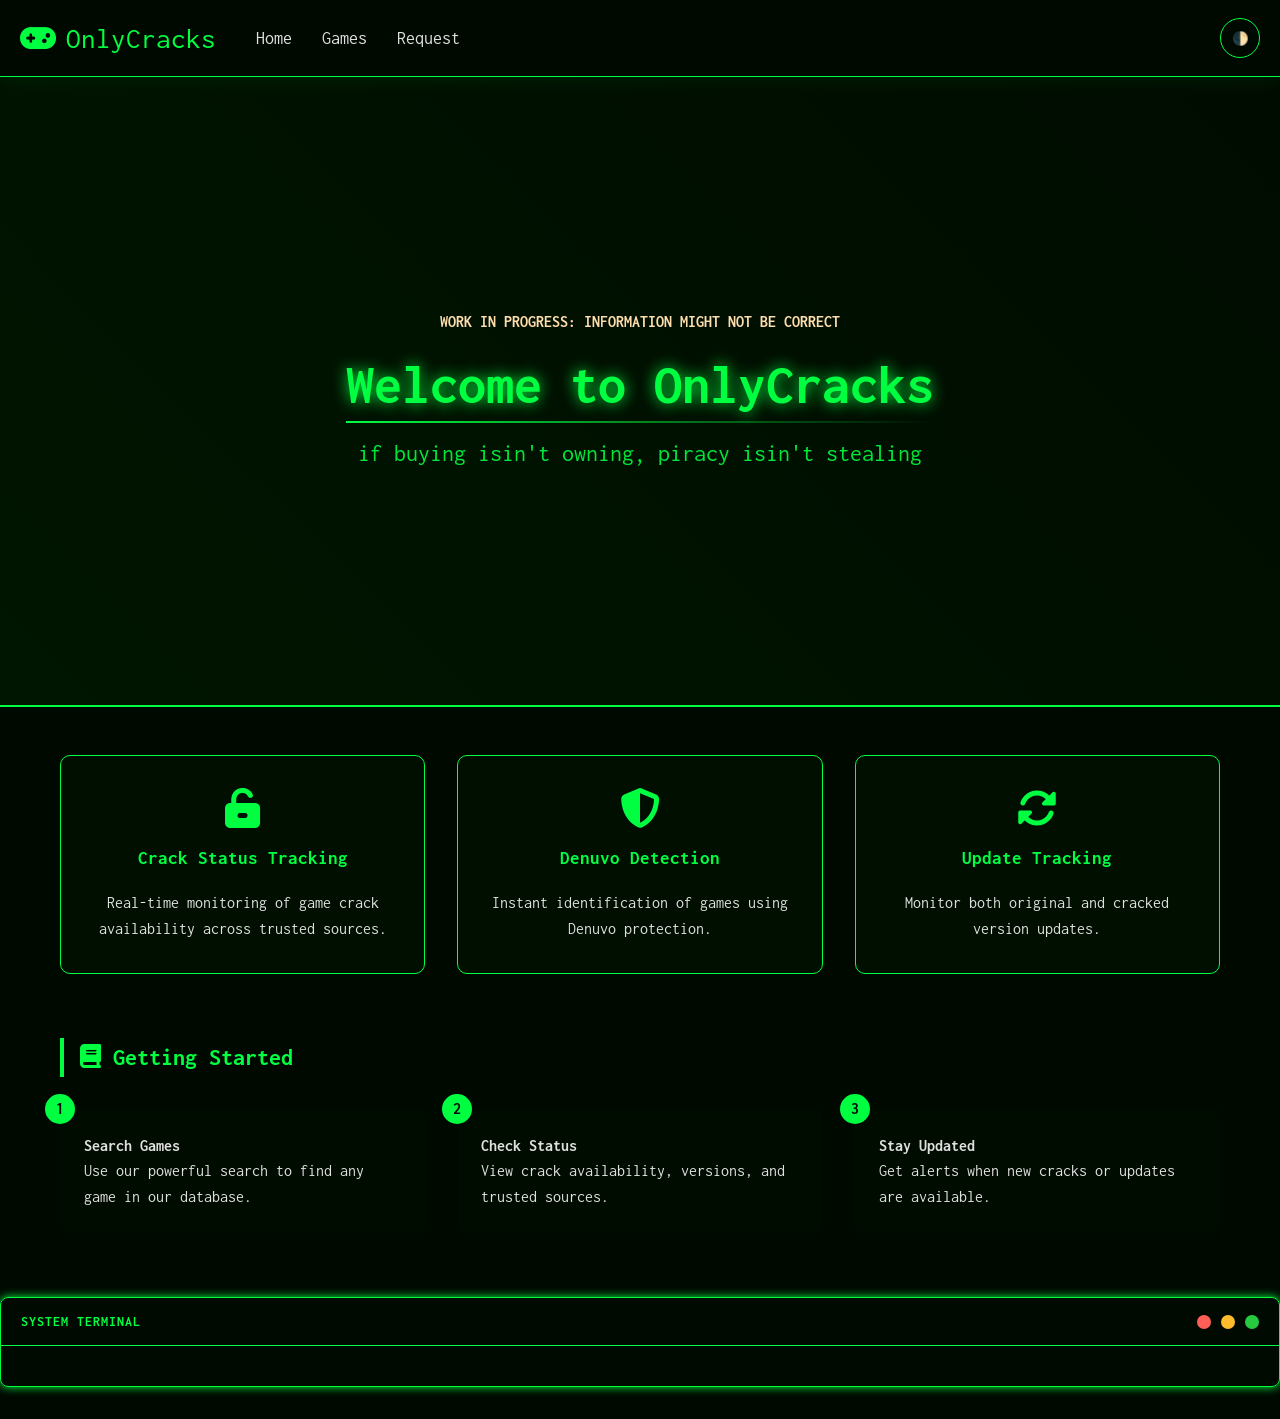
==== index.html @ 297278c4 "Add files via upload" ====
<!DOCTYPE html>
<html lang="en" data-theme="default">
<head>
    <meta charset="UTF-8">
    <meta name="viewport" content="width=device-width, initial-scale=1.0">
    <title>OnlyCracks</title>
    <link rel="stylesheet" href="css/style.css">
    <link rel="stylesheet" href="css/matrix-rain.css">
    <link href="https://fonts.googleapis.com/css2?family=Inconsolata:wght@400;700&display=swap" rel="stylesheet">
    <link rel="stylesheet" href="https://cdnjs.cloudflare.com/ajax/libs/font-awesome/6.4.0/css/all.min.css">
    <link rel="icon" href="data:image/svg+xml,<svg xmlns=%22http://www.w3.org/2000/svg%22 viewBox=%220 0 100 100%22><text y=%22.9em%22 font-size=%2290%22>🎮</text></svg>">
</head>
<body>
    <div id="matrix-loader">
        <canvas id="matrix-canvas"></canvas>
        <div class="loader-content">
            <div class="matrix-text glitch" data-text="CRACKHUB SYSTEM INITIALIZING">ONLYCRACKS SYSTEM INITIALIZING</div>
            <div class="progress-container">
                <div class="progress-bar" id="load-progress"></div>
            </div>
            <div id="load-percent">0%</div>
            <div id="load-status">Initializing core modules...</div>
        </div>
    </div>

    <header>
        <nav>
            <a href="#home" class="logo" id="home-link">
                <i class="fas fa-gamepad"></i> OnlyCracks
            </a>
            <div class="nav-links">
                <a href="index.html" class="nav-item">Home</a>
                <a href="#games" class="nav-item" id="games-link">Games</a> <!-- This link will be dynamically handled by router.js -->
                <a href="requests.html" class="nav-item">Request</a>
            </div>
            <button id="theme-toggle">🌓</button>
        </nav>
    </header>

    <main id="page-container">
        <!-- Home Page -->
        <section id="home-page" class="page active">
            <div class="hero">
                <div class="hero-content">
                    <h4 style="color: navajowhite; font-weight: bold;">WORK IN PROGRESS: INFORMATION MIGHT NOT BE CORRECT</h4>
                    <h1 class="neon-title">Welcome to OnlyCracks</h1>
                    <p class="hero-subtitle">Your Ultimate Game Tracking Solution</p>
                </div>
            </div>

            <div class="features-container">
                <div class="feature-card">
                    <i class="fas fa-unlock-alt"></i>
                    <h3>Crack Status Tracking</h3>
                    <p>Real-time monitoring of game crack availability across trusted sources.</p>
                </div>
                <div class="feature-card">
                    <i class="fas fa-shield-alt"></i>
                    <h3>Denuvo Detection</h3>
                    <p>Instant identification of games using Denuvo protection.</p>
                </div>
                <div class="feature-card">
                    <i class="fas fa-sync-alt"></i>
                    <h3>Update Tracking</h3>
                    <p>Monitor both original and cracked version updates.</p>
                </div>
            </div>

            <div class="guide-section">
                <h2><i class="fas fa-book"></i> Getting Started</h2>
                <div class="guide-steps">
                    <div class="step">
                        <div class="step-number">1</div>
                        <h4>Search Games</h4>
                        <p>Use our powerful search to find any game in our database.</p>
                    </div>
                    <div class="step">
                        <div class="step-number">2</div>
                        <h4>Check Status</h4>
                        <p>View crack availability, versions, and trusted sources.</p>
                    </div>
                    <div class="step">
                        <div class="step-number">3</div>
                        <h4>Stay Updated</h4>
                        <p>Get alerts when new cracks or updates are available.</p>
                    </div>
                </div>
            </div>
        </section>

        <!-- Dynamically Loaded Games Page -->
        <section id="games-page" class="page">
            <div class="container">
                <div class="search-container">
                    <input type="text" id="search" placeholder="SEARCH GAMES..." autocomplete="off">
                    <i class="fas fa-search"></i>
                </div>
                <div class="controls">
                    <div class="filters">
                        <button class="filter-btn active" data-filter="all"><i class="fas fa-gamepad"></i> ALL</button>
                        <button class="filter-btn" data-filter="cracked"><i class="fas fa-unlock"></i> CRACKED</button>
                        <button class="filter-btn" data-filter="uncracked"><i class="fas fa-lock"></i> UNCRACKED</button>
                        <button class="filter-btn" data-filter="denuvo"><i class="fas fa-shield-alt"></i> DENUVO</button>
                        <button class="filter-btn" data-filter="repack"><i class="fas fa-archive"></i> REPACKS</button>
                    </div>
                    <select id="sort" class="sort-select">
                        <option value="name">A-Z</option>
                        <option value="newest">NEWEST</option>
                        <option value="oldest">OLDEST</option>
                    </select>
                </div>
                <div id="game-list" class="game-grid"></div>
                <div class="pagination">
                    <button id="prev-page" class="neon-btn"><i class="fas fa-chevron-left"></i></button>
                    <div id="page-info" class="neon-text">PAGE 1/1</div>
                    <button id="next-page" class="neon-btn"><i class="fas fa-chevron-right"></i></button>
                </div>
            </div>
        </section>
    </main>

    <!-- Terminal Window -->
    <div class="terminal-window glitch-box">
        <div class="terminal-header">
            <div class="terminal-title">SYSTEM TERMINAL</div>
            <div class="terminal-controls">
                <span class="control red"></span>
                <span class="control yellow"></span>
                <span class="control green"></span>
            </div>
        </div>
        <div class="terminal-body" id="systemLog"></div>
    </div>

    <!-- Game Modal -->
    <div id="game-modal" class="modal">
        <div class="modal-content">
            <span class="close-modal">&times;</span>
            <div class="modal-header">
                <h2 id="modal-title" class="neon-title"></h2>
                <div class="modal-status">
                    <span id="modal-crack-status" class="status-badge"></span>
                    <span id="modal-denuvo" class="status-badge denuvo"><i class="fas fa-shield-alt"></i> DENUVO</span>
                </div>
            </div>
            <div class="modal-body">
                <div class="modal-image-container scanlines">
                    <img id="modal-image" src="" alt="Game Image" class="pixelate">
                </div>
                <div class="modal-details">
                    <div class="detail-row">
                        <label><i class="fas fa-info-circle"></i> Description</label>
                        <p id="modal-description"></p>
                    </div>
                    <div class="detail-row">
                        <label><i class="fas fa-users"></i> Repackers</label>
                        <div id="modal-repackers"></div>
                    </div>
                    <div class="detail-row">
                        <label><i class="fas fa-globe"></i> Official Sources</label>
                        <div id="modal-sources"></div>
                    </div>
                    <div class="detail-row">
                        <label><i class="fas fa-link"></i> More Info</label>
                        <div id="modal-links"></div>
                    </div>
                </div>
            </div>
        </div>
    </div>

    <script src="js/animations.js"></script>
    <script src="js/APIService.js"></script>
    <script src="js/GameManager.js"></script>
    <script src="js/Terminal.js"></script>
    <script src="js/UIManager.js"></script>
    <script src="js/router.js"></script>
    <script src="js/main.js"></script>
    <noscript>Please enable JavaScript to view the <a href="https://disqus.com/?ref_noscript">comments powered by Disqus.</a></noscript>
</body>
</html>
---- css/style.css ----
:root {
    --matrix-green: #00ff41;
    --matrix-dark: #001a00;
    --matrix-darker: #000900;
    --text-light: #e0e0e0;
    --cracked: #00ff41;
    --uncracked: #ff3333;
    --denuvo: #ffcc00;
    --repack: #00a8ff;
    --modal-bg: rgba(0, 10, 0, 0.95);
    --neon-glow: 0 0 10px var(--matrix-green);
    --anticipated: #9c27b0;
    scrollbar-width: thin;
    scrollbar-color: transparent transparent;



}

[data-theme="light"] {
    --matrix-green: #007a29;
    --matrix-dark: #f0f0f0;
    --matrix-darker: #e0e0e0;
    --text-light: #333;
    --text-dark: #f0f0f0;
    --modal-bg: rgba(240, 240, 240, 0.95);
    --card-bg: rgba(200, 255, 200, 0.2);
    --header-bg: rgba(200, 255, 200, 0.5);
    --terminal-bg: rgba(200, 255, 200, 0.3);
    scrollbar-width: thin;
    scrollbar-color: var(--matrix-green) var(--matrix-dark);


}
[data-theme="purple"] {
    --matrix-green: #9c27b0;
    --matrix-dark: #1a051f;
    --matrix-darker: #0d0112;
    --text-light: #f0e6f3;
    --cracked: #9c27b0;
    --denuvo: #ff9800;
    --repack: #673ab7;
    --modal-bg: rgba(26, 5, 31, 0.95);
    --neon-glow: 0 0 10px #9c27b0;
    scrollbar-width: thin;
    scrollbar-color: #9c27b0
}

/* ========== BASE STYLES ========== */
*, *::before, *::after {
    box-sizing: border-box;
    margin: 0;
    padding: 0;
}

html {
    -webkit-font-smoothing: antialiased; /* Standard property */
    -moz-osx-font-smoothing: grayscale; /* Remove this line */
    scrollbar-width: thin;
    scroll-behavior: smooth;
    
}

body {
    background: var(--matrix-darker);
    color: var(--text-light);
    font-family: 'Inconsolata', monospace;
    line-height: 1.6;
    overflow-x: hidden;
    transition: background 0.3s ease, color 0.3s ease;
    
}

/* ========== LAYOUT ========== */
.container {
    max-width: 1400px;
    margin: 0 auto;
    padding: 20px;
    opacity: 0;
    transition: opacity 0.5s;
}

.container.visible {
    opacity: 1;
}

/* ========== HEADER ========== */
header {
    position: sticky;
    top: 0;
    z-index: 1000;
    background: var(--matrix-darker);
    border-bottom: 1px solid var(--matrix-green);
    box-shadow: 0 0 20px rgba(0, 255, 65, 0.1);
}

nav {
    display: flex;
    justify-content: space-between;
    align-items: center;
    max-width: 1400px;
    margin: 0 auto;
    padding: 15px 20px;
}

.logo {
    color: var(--matrix-green) !important;
    font-size: 1.8rem;
    text-decoration: none;
    display: flex;
    align-items: center;
    gap: 10px;
    transition: all 0.3s ease;
}

.logo:hover {
    text-shadow: 0 0 15px var(--matrix-green);
}

.nav-links {
    display: flex;
    gap: 30px;
    margin-right: auto;
    margin-left: 40px;
}

.nav-links a {
    color: var(--text-light);
    text-decoration: none;
    font-size: 1.1rem;
    position: relative;
    padding: 5px 0;
}

.nav-links a::after {
    content: '';
    position: absolute;
    bottom: -2px;
    left: 0;
    width: 0;
    height: 2px;
    background: var(--matrix-green);
    transition: width 0.3s ease;
}

.nav-links a:hover::after {
    width: 100%;
}

#theme-toggle {
    background: transparent;
    border: 1px solid var(--matrix-green);
    color: var(--matrix-green);
    width: 40px;
    height: 40px;
    border-radius: 50%;
    cursor: pointer;
    margin-left: 20px;
    transition: all 0.3s ease;
}

#theme-toggle:hover {
    background: var(--matrix-green);
    color: var(--matrix-darker);
    transform: rotate(180deg);
}

.header-top {
    display: flex;
    justify-content: space-between;
    align-items: center;
    margin-bottom: 20px;
}

h1 {
    color: var(--matrix-green);
    font-size: 2.5rem;
    margin: 1rem 0 2rem;
    line-height: 1.2;
    display: flex;
    align-items: center;
    gap: 10px;
    position: relative;
}

h1::after {
    content: '';
    position: absolute;
    bottom: -5px;
    left: 0;
    width: 100%;
    height: 2px;
    background: linear-gradient(90deg, var(--matrix-green) 0%, transparent 100%);
}

.header-controls {
    display: flex;
    gap: 15px;
    align-items: center;
}

.header-controls button {
    background: none;
    border: none;
    color: var(--matrix-green);
    font-size: 1.2rem;
    cursor: pointer;
    position: relative;
    padding: 5px;
    transition: opacity 0.2s;
}

.header-controls button:hover {
    opacity: 0.8;
}

#watchlist-count {
    position: absolute;
    top: -5px;
    right: -5px;
    background: var(--matrix-green);
    color: var(--text-dark);
    border-radius: 50%;
    width: 18px;
    height: 18px;
    font-size: 0.7rem;
    display: flex;
    align-items: center;
    justify-content: center;
    font-weight: bold;
    box-shadow: 0 0 5px var(--matrix-green);
}

/* ========== SEARCH ========== */
.search-container {
    position: relative;
    top: 0px;
    max-width: 700px;
    margin: 0 auto 1rem;
}

#search {
    width: 100%;
    padding: 15px 25px 15px 50px;
    background: rgba(0, 20, 0, 0.5);
    border: 1px solid var(--matrix-green);
    color: var(--matrix-green);
    font-family: inherit;
    font-size: 1.1rem;
    caret-color: var(--matrix-green);
    border-radius: 30px;
    transition: all 0.3s;
    backdrop-filter: blur(5px);
}

#search:focus {
    outline: none;
    box-shadow: 0 0 15px var(--matrix-green);
    background: rgba(0, 30, 0, 0.7);
}

.search-container i {
    position: absolute;
    left: 20px;
    top: 50%;
    transform: translateY(-50%);
    color: var(--matrix-green);
    font-size: 1.2rem;
    pointer-events: none;
}

#search-suggestions {
    position: absolute;
    top: calc(100% + 5px);
    left: 0;
    width: 100%;
    background: var(--modal-bg);
    border: 1px solid var(--matrix-green);
    border-radius: 0 0 10px 10px;
    max-height: 300px;
    overflow-y: auto;
    z-index: 100;
    padding: 10px 0;
    display: none;
    backdrop-filter: blur(5px);
}

#search-suggestions.visible {
    display: block;
    animation: fadeIn 0.2s ease-out;
}

.suggestion-item {
    padding: 12px 20px;
    cursor: pointer;
    transition: all 0.2s;
    font-size: 0.95rem;
}

.suggestion-item:hover {
    background: rgba(0, 255, 65, 0.1);
}

/* ========== CONTROLS ========== */
.controls {
    display: flex;
    justify-content: space-between;
    align-items: center;
    margin-bottom: 20px;
    flex-wrap: wrap;
    gap: 20px;
}

.filters {
    display: flex;
    gap: 15px;
    flex-wrap: wrap;
}

.filter-group {
    display: flex;
    gap: 10px;
    flex-wrap: wrap;
}

.filter-btn {
    padding: 10px 20px;
    background: rgba(0, 30, 0, 0.3);
    border: 1px solid var(--matrix-green);
    color: var(--text-light);
    cursor: pointer;
    transition: all 0.2s;
    font-family: inherit;
    font-size: 0.9rem;
    border-radius: 5px;
    display: flex;
    align-items: center;
    gap: 8px;
    position: relative;
    overflow: hidden;
}

.filter-btn::before {
    content: '';
    position: absolute;
    top: 0;
    left: -100%;
    width: 100%;
    height: 100%;
    background: linear-gradient(
        90deg,
        transparent,
        rgba(0, 255, 65, 0.1),
        transparent
    );
    transition: 0.5s;
}

.filter-btn:hover::before {
    left: 100%;
}

.filter-btn.active {
    background: var(--matrix-green);
    color: var(--text-dark);
    font-weight: bold;
    border-color: transparent;
}

.filter-btn[data-filter="denuvo"].active {
    background: var(--denuvo);
}

.filter-btn[data-filter="repack"].active {
    background: var(--repack);
}

.filter-btn[data-filter="anticipated"].active {
    background: var(--anticipated);
}

.sort-controls {
    display: flex;
    gap: 15px;
    align-items: center;
}

.sort-select, 
.view-select {
    padding: 10px 15px;
    background: rgba(0, 30, 0, 0.3);
    border: 1px solid var(--matrix-green);
    color: var(--text-light);
    font-family: inherit;
    min-width: 180px;
    border-radius: 5px;
    cursor: pointer;
    appearance: none;
    background-image: url("data:image/svg+xml;charset=UTF-8,%3csvg xmlns='http://www.w3.org/2000/svg' viewBox='0 0 24 24' fill='%2300ff41'%3e%3cpath d='M7 10l5 5 5-5z'/%3e%3c/svg%3e");
    background-repeat: no-repeat;
    background-position: right 10px center;
    background-size: 12px;
}

.sort-select:focus, 
.view-select:focus {
    outline: none;
    box-shadow: 0 0 10px var(--matrix-green);
}

/* ========== STATUS BAR ========== */
.status-bar {
    display: flex;
    justify-content: space-between;
    margin-bottom: 20px;
    font-size: 0.9rem;
    color: var(--matrix-green);
    padding: 0 10px;
    background: rgba(0, 20, 0, 0.3);
    border-radius: 5px;
    border: 1px solid var(--matrix-green);
}

/* ========== GAME GRID ========== */
.game-grid {
    display: grid;
    grid-template-columns: repeat(auto-fill, minmax(300px, 1fr));
    gap: 2rem;
    margin: 50px;
    opacity: 0;
    transform: translateY(20px);
    transition: all 0.5s ease-out;
}

.game-grid.visible {
    opacity: 1;
    transform: translateY(0);
}

.game-card {
    background: var(--card-bg);
    border: 1px solid var(--matrix-green);
    border-radius: 8px;
    overflow: hidden;
    transition: all 0.3s cubic-bezier(0.4, 0, 0.2, 1);
    cursor: pointer;
    position: relative;
    isolation: isolate;
}

.game-card:hover {
    transform: translateY(-5px);
    box-shadow: 0 10px 20px rgba(0, 255, 65, 0.2);
    border-color: var(--matrix-green);
}

.game-card::before {
    content: '';
    position: absolute;
    inset: 0;
    background: linear-gradient(
        180deg,
        transparent 60%,
        rgba(0, 0, 0, 0.9) 90%
    );
    z-index: 1;
}

/* ========== GAME IMAGE ========== */
.game-image-container {
    height: 180px;
    width: 100%;
    position: relative;
    overflow: hidden;
    background: #002000;
}

.game-image {
    width: 100%;
    height: 100%;
    object-fit: cover;
    transition: transform 0.5s;
    position: relative;
    z-index: 1;
}

.game-card:hover .game-image {
    transform: scale(1.05);
}

/* ========== BADGES ========== */
.status-badge {
    padding: 0.5rem 1rem;
    border-radius: 20px;
    font-size: 0.9rem;
    font-weight: bold;
    text-transform: uppercase;
    letter-spacing: 1px;
    display: flex;
    align-items: center;
    gap: 0.5rem;
    border: 1px solid currentColor;
}

.status-badge.cracked {
    background: rgba(0, 255, 65, 0.15);
    color: var(--cracked);
    border-color: var(--cracked);
}

.status-badge.uncracked {
    background: rgba(255, 51, 51, 0.15);
    color: var(--uncracked);
    border-color: var(--uncracked);
}

.repack-badge {
    background: rgba(0, 168, 255, 0.15);
    color: var(--repack);
    border: 1px solid var(--repack);
    padding: 0.5rem 1rem;
    border-radius: 20px;
    font-size: 0.9rem;
    font-weight: bold;
    text-transform: uppercase;
    letter-spacing: 1px;
    display: flex;
    align-items: center;
    gap: 0.5rem;
    backdrop-filter: blur(2px);
}

/* ========== GAME DETAILS ========== */
.game-details {
    padding: 15px;
    position: relative;
    z-index: 2;
}

.game-details h3 {
    margin: 0 0 10px;
    color: var(--matrix-green);
    white-space: nowrap;
    overflow: hidden;
    text-overflow: ellipsis;
    font-size: 1.1rem;
}

.game-meta {
    display: flex;
    flex-wrap: wrap;
    gap: 10px;
    font-size: 0.9rem;
}

.game-meta span {
    display: flex;
    align-items: center;
    gap: 5px;
}

.version-mismatch {
    color: var(--uncracked);
    font-weight: bold;
}

/* ========== LIST VIEW ========== */
.game-list.list-view .game-card {
    display: flex;
    height: 120px;
}

.game-list.list-view .game-image-container {
    width: 200px;
    height: 100%;
    flex-shrink: 0;
}

.game-list.list-view .game-details {
    flex-grow: 1;
    display: flex;
    flex-direction: column;
    justify-content: space-between;
}

.game-list.list-view .game-meta {
    justify-content: space-between;
}

/* ========== SKELETON LOADING ========== */
.skeleton-loader {
    display: grid;
    grid-template-columns: repeat(auto-fill, minmax(300px, 1fr));
    gap: 25px;
    margin-bottom: 30px;
}

.game-card-skeleton {
    background: var(--skeleton-bg);
    border: 1px solid var(--matrix-green);
    border-radius: 8px;
    height: 250px;
    position: relative;
    overflow: hidden;
}

.game-card-skeleton::after {
    content: '';
    position: absolute;
    top: 0;
    left: 0;
    right: 0;
    bottom: 0;
    background: linear-gradient(
        90deg, 
        transparent, 
        rgba(0, 255, 65, 0.1), 
        transparent
    );
    animation: shimmer 1.5s infinite;
}

@keyframes shimmer {
    0% { transform: translateX(-100%); }
    100% { transform: translateX(100%); }
}

/* ========== PAGINATION ========== */
.pagination {
    display: flex;
    justify-content: center;
    align-items: center;
    gap: 15px;
    margin: 40px 0;
}

.pagination button {
    background: rgba(0, 30, 0, 0.3);
    border: 1px solid var(--matrix-green);
    color: var(--text-light);
    width: 40px;
    height: 40px;
    border-radius: 50%;
    cursor: pointer;
    transition: all 0.2s;
    display: flex;
    align-items: center;
    justify-content: center;
    position: relative;
    overflow: hidden;
}

.pagination button::before {
    content: '';
    position: absolute;
    top: 0;
    left: -100%;
    width: 100%;
    height: 100%;
    background: linear-gradient(
        90deg,
        transparent,
        rgba(0, 255, 65, 0.1),
        transparent
    );
    transition: 0.5s;
}

.pagination button:hover::before {
    left: 100%;
}

.pagination button:hover {
    background: var(--matrix-green);
    color: var(--text-dark);
}

.pagination button:disabled {
    opacity: 0.5;
    cursor: not-allowed;
    background: rgba(0, 30, 0, 0.1);
}

#page-info {
    min-width: 100px;
    text-align: center;
    font-size: 0.9rem;
    color: var(--matrix-green);
    padding: 8px 15px;
    border-radius: 20px;
    background: rgba(0, 20, 0, 0.3);
    border: 1px solid var(--matrix-green);
}
#page-container {
    display: block !important;
    opacity: 1 !important;
}


/* ========== TERMINAL ========== */
.terminal-window {
    background: rgba(0, 10, 0, 0.8);
    border: 1px solid var(--matrix-green);
    box-shadow: var(--neon-glow);
    border-radius: 8px;
    margin: 2rem 0;
    overflow: hidden;
}

.terminal-header {
    background: var(--header-bg);
    padding: 12px 20px;
    display: flex;
    justify-content: space-between;
    align-items: center;
    border-bottom: 1px solid var(--matrix-green);
}

.terminal-title {
    color: var(--matrix-green);
    font-weight: bold;
    text-transform: uppercase;
    letter-spacing: 1px;
    font-size: 0.9rem;
}

.terminal-controls {
    display: flex;
    gap: 10px;
}

.control {
    width: 14px;
    height: 14px;
    border-radius: 50%;
    border: 1px solid transparent;
    transition: all 0.2s;
}

.control.red { background: #ff5f56; }
.control.yellow { background: #ffbd2e; }
.control.green { background: #27c93f; }

.terminal-body {
    padding: 20px;
    font-family: 'Inconsolata', monospace;
    font-size: 0.95rem;
    line-height: 1.5;
    max-height: 300px;
    overflow-y: auto;
}

.log-entry {
    padding: 8px 0;
    border-bottom: 1px dashed rgba(0, 255, 0, 0.1);
    animation: typing 0.5s steps(40) forwards;
    white-space: pre-wrap;
}

@keyframes typing {
    from { width: 0; }
    to { width: 100%; }
}

.log-entry.error {
    color: var(--uncracked);
}

.log-entry.warning {
    color: var(--denuvo);
}

.log-entry.success {
    color: var(--cracked);
}

.terminal-input {
    display: flex;
    align-items: center;
    padding: 10px 15px;
    border-top: 1px solid var(--matrix-green);
    background: rgba(0, 20, 0, 0.3);
}

.prompt {
    color: var(--matrix-green);
    margin-right: 10px;
}

#terminal-command {
    flex-grow: 1;
    background: transparent;
    border: none;
    color: var(--matrix-green);
    font-family: inherit;
    caret-color: var(--matrix-green);
    outline: none;
    padding: 5px;
}

/* ========== MODAL BASE ========== */
.modal {
    display: none;
    position: fixed;
    top: 0;
    left: 0;
    width: 100%;
    height: 100%;
    background: rgba(0, 0, 0, 0.9);
    z-index: 2000;
    overflow-y: auto;
    padding: 20px;
    backdrop-filter: blur(5px);
    justify-content: center;
    align-items: flex-start; /* Changed from default to start at top */
}

.modal-content {
    background: var(--modal-bg);
    border: 2px solid var(--matrix-green);
    border-radius: 12px;
    box-shadow: 0 0 40px rgba(0, 255, 65, 0.4);
    padding: 2rem;
    position: relative;
    max-width: 800px;
    width: 95%;
    margin: 2rem auto;
}


/* Add this to ensure only one modal exists at a time */
.modal.active {
    display: flex;
}

@keyframes modalFadeIn {
    from { 
        opacity: 0; 
        transform: translateY(20px); 
    }
    to { 
        opacity: 1; 
        transform: translateY(0); 
    }
}

/* Move the close button */
.close-modal {
    position: absolute;
    top: 10px; /* Adjust the vertical position */
    right: 10px; /* Adjust the horizontal position */
    background: rgba(255, 255, 255, 0.1);
    border: 1px solid var(--matrix-green);
    color: var(--matrix-green);
    width: 40px;
    height: 40px;
    border-radius: 50%;
    display: flex;
    align-items: center;
    justify-content: center;
    transition: all 0.3s ease;
    cursor: pointer;
}

.close-modal:hover {
    background: var(--matrix-green);
    color: var(--matrix-darker);
    transform: rotate(90deg);
}

.modal-header {
    display: flex;
    justify-content: space-between;
    align-items: flex-start;
    margin-bottom: 1.5rem;
    padding-bottom: 1.5rem;
    border-bottom: 1px solid rgba(0, 255, 65, 0.3);
}

.modal-header h2 {
    color: var(--matrix-green);
    font-size: 2rem;
    margin: 0;
    max-width: 70%;
    line-height: 1.3;
    text-shadow: var(--neon-glow);
}

.modal-status {
    display: flex;
    gap: 1rem;
    align-items: center;
    flex-wrap: wrap;
    justify-content: flex-end;
}

.watchlist-btn {
    background: rgba(0, 255, 65, 0.1);
    border: 1px solid var(--matrix-green);
    color: var(--matrix-green);
    padding: 8px 15px;
    border-radius: 5px;
    cursor: pointer;
    display: flex;
    align-items: center;
    gap: 8px;
    font-family: inherit;
    transition: all 0.2s;
    position: relative;
    overflow: hidden;
}

.watchlist-btn::before {
    content: '';
    position: absolute;
    top: 0;
    left: -100%;
    width: 100%;
    height: 100%;
    background: linear-gradient(
        90deg,
        transparent,
        rgba(0, 255, 65, 0.1),
        transparent
    );
    transition: 0.5s;
}

.watchlist-btn:hover::before {
    left: 100%;
}

.watchlist-btn.added {
    background: var(--matrix-green);
    color: var(--text-dark);
    border-color: transparent;
}

.modal-body {
    display: flex;
    flex-direction: column;
    padding: 20px 0;
}

.modal-media {
    position: relative;
    margin: 2rem 0;
    border-radius: 8px;
    overflow: hidden;
    border: 1px solid rgba(0, 255, 65, 0.3);
    box-shadow: var(--neon-glow);
}

.main-image-container {
    position: relative;
    height: 400px;
    background: var(--matrix-darker);
}

.main-image-container img {
    width: 100%;
    height: 100%;
    object-fit: contain;
    padding: 1rem;
}

.screenshots-container {
    display: flex;
    gap: 10px;
    padding: 15px;
    overflow-x: auto;
    background: rgba(0, 10, 0, 0.5);
    border-radius: 8px;
    margin-top: 15px;
}

.screenshot-thumb {
    width: 120px;
    height: 80px;
    object-fit: cover;
    cursor: pointer;
    border: 1px solid var(--matrix-green);
    transition: transform 0.2s;
    border-radius: 4px;
    flex-shrink: 0;
}

.screenshot-thumb:hover {
    transform: scale(1.05);
}

.modal-tabs {
    display: flex;
    border-bottom: 1px solid var(--matrix-green);
    background: rgba(0, 20, 0, 0.3);
    margin-bottom: 20px;
}

.tab-btn {
    padding: 15px 25px;
    background: none;
    border: none;
    color: var(--text-light);
    font-family: inherit;
    cursor: pointer;
    position: relative;
    transition: all 0.2s;
    overflow: hidden;
}

.tab-btn::before {
    content: '';
    position: absolute;
    bottom: 0;
    left: 0;
    width: 100%;
    height: 3px;
    background: var(--matrix-green);
    transform: scaleX(0);
    transition: transform 0.2s;
}

.tab-btn.active {
    color: var(--matrix-green);
    font-weight: bold;
}

.tab-btn.active::before {
    transform: scaleX(1);
}

.tab-content {
    padding: 25px;
    display: none;
    animation: fadeIn 0.3s ease-out;
}

.tab-content.active {
    display: block;
}

@keyframes fadeIn {
    from { opacity: 0; }
    to { opacity: 1; }
}

.modal-details {
    display: grid;
    grid-template-columns: repeat(auto-fit, minmax(250px, 1fr));
    gap: 1.5rem;
    margin: 2rem 0;
}

.detail-item {
    background: rgba(0, 30, 0, 0.3);
    padding: 1.5rem;
    border-radius: 8px;
    border-left: 3px solid var(--matrix-green);
    position: relative;
    overflow: hidden;
}

.detail-item::before {
    content: '';
    position: absolute;
    top: 0;
    left: 0;
    width: 100%;
    height: 100%;
    background: linear-gradient(45deg, transparent, rgba(0, 255, 65, 0.05));
    pointer-events: none;
}

.detail-item strong {
    color: var(--matrix-green);
    display: block;
    margin-bottom: 0.8rem;
    font-size: 1.1rem;
}

.modal-sources ul {
    list-style-type: none;
    padding: 0;
}

.modal-sources li {
    margin-bottom: 10px;
    padding: 12px;
    background: rgba(0, 20, 0, 0.2);
    border-radius: 6px;
    transition: all 0.2s;
}

.modal-sources li:hover {
    background: rgba(0, 30, 0, 0.3);
}

.modal-sources a {
    color: var(--matrix-green);
    text-decoration: none;
    word-break: break-all;
    display: flex;
    align-items: center;
    gap: 8px;
    font-size: 0.9rem;
}

.modal-sources a::before {
    content: '→';
    font-weight: bold;
}
.trusted-sources {
    display: grid;
    gap: 1rem;
    padding: 0;
    margin: 1.5rem 0;
}

.trusted-sources li {
    background: rgba(255, 255, 255, 0);
    padding: 1rem;
    border-radius: 6px;
    transition: all 0.3s ease;
    border: 2px solid rgba(0, 255, 64, 0.407);
}
.trusted-sources li a {
    color: var(--text-light);
    font-size: 0.9rem;
}
.trusted-sources li a[href*="fitgirl"] {
    color: var(--darkreader-text-ffffff, #f778ff);
    font-weight: bold;

}

.trusted-sources li a[href*="dodi"] {
    color: #81d742; /* Blue for Dodi */
    font-weight: bold;
}

.trusted-sources li:hover {
    border-color: var(--matrix-green);
    transform: translateX(5px);
}
.source-safety {
    float: right;
    padding: 0.25rem 0.75rem;
    border-radius: 12px;
    font-size: 0.75rem;
    margin-left: 1rem;
}

.source-safety.safe {
    background: var(--cracked);
    color: var(--text-dark);
}

.source-safety.warning {
    background: var(--denuvo);
    color: var(--text-dark);
}

.source-safety.verified {
    background: var(--card-bg);
    color: var(--text-dark);
}


.update-guide {
    background: rgba(0, 30, 0, 0.3);
    border: 1px solid var(--matrix-green);
    border-radius: 8px;
    padding: 2rem;
    margin-top: 2rem;
    position: relative;
}

.update-step {
    padding: 1.5rem;
    margin: 1.5rem 0;
    background: rgba(0, 20, 0, 0.2);
    border-radius: 6px;
    border-left: 3px solid var(--matrix-green);
}

.update-step:last-child {
    margin-bottom: 0;
    padding-bottom: 0;
    border-bottom: none;
}

.update-step h4 {
    color: var(--matrix-green);
    margin: 0 0 1rem;
    display: flex;
    align-items: center;
    gap: 0.8rem;
}

.update-step p {
    margin-bottom: 10px;
    line-height: 1.6;
}

.update-step code {
    background: rgba(0, 0, 0, 0.3);
    padding: 4px 8px;
    border-radius: 4px;
    font-family: 'Inconsolata', monospace;
    display: inline-block;
    margin: 5px 0;
    font-size: 0.9rem;
    color: var(--matrix-green);
    border: 1px solid var(--matrix-green);
}

/* ========== WATCHLIST MODAL ========== */
#watchlist-modal .modal-content {
    max-width: 600px;
}

.watchlist-header {
    display: flex;
    justify-content: space-between;
    align-items: center;
    margin-bottom: 20px;
}

.watchlist-clear {
    background: rgba(255, 0, 0, 0.2);
    border: 1px solid var(--uncracked);
    color: var(--uncracked);
    padding: 6px 12px;
    border-radius: 4px;
    cursor: pointer;
    font-size: 0.8rem;
    transition: all 0.2s;
}

.watchlist-clear:hover {
    background: rgba(255, 0, 0, 0.3);
}

.watchlist-empty {
    text-align: center;
    padding: 40px;
    color: var(--matrix-green);
    font-size: 1.1rem;
}

/* ========== RESPONSIVE ========== */
.status-badge,
.denuvo-badge,
.repack-badge {
    transition: all 0.3s ease;
    box-shadow: 0 0 8px rgba(0, 255, 65, 0.1);
}

.status-badge:hover,
.denuvo-badge:hover,
.repack-badge:hover {
    transform: translateY(-2px);
    box-shadow: 0 0 12px rgba(0, 255, 65, 0.2);
}

/* Icon alignment */
.repack-badge i,
.denuvo-badge i,
.status-badge i {
    font-size: 0.8em;
    filter: drop-shadow(0 0 2px currentColor);
}
@media (max-width: 768px) {
    .modal-header {
        flex-direction: column;
        gap: 1.5rem;
    }
    
    .modal-header h2 {
        max-width: 100%;
        font-size: 1.5rem;
    }
    
    .main-image-container {
        height: 300px;
    }
    
    .status-badge {
        font-size: 0.8rem;
        padding: 0.4rem 0.8rem;
    }
}
@media (max-width: 1200px) {
    .container {
        padding: 15px;
    }
    
    .modal-media {
        height: 350px;
    }
}

@media (max-width: 992px) {
    .modal-details {
        grid-template-columns: 1fr 1fr;
    }
    
    .game-list.grid-view {
        grid-template-columns: repeat(auto-fill, minmax(250px, 1fr));
    }
}

@media (max-width: 768px) {
    .controls {
        flex-direction: column;
    }
    
    .filters {
        width: 100%;
        justify-content: center;
    }
    
    .sort-controls {
        width: 100%;
        justify-content: space-between;
    }
    
    .modal-body {
        flex-direction: column;
    }
    
    .modal-media {
        height: 300px;
    }
    
    .modal-header h2 {
        max-width: 70%;
        font-size: 1.5rem;
    }
    
    .modal-status {
        position: static;
        margin-top: 15px;
        flex-direction: row;
        justify-content: flex-start;
    }
    
    .modal-tabs {
        overflow-x: auto;
    }
    
    .tab-btn {
        padding: 12px 20px;
        white-space: nowrap;
    }
}

@media (max-width: 576px) {
    .header-top {
        flex-direction: column;
        gap: 15px;
        text-align: center;
    }
    
    .game-list.list-view .game-card {
        flex-direction: column;
        height: auto;
    }
    
    .game-list.list-view .game-image-container {
        width: 100%;
        height: 180px;
    }
    
    .modal-header {
        padding: 15px;
    }
    
    .modal-header h2 {
        max-width: 100%;
        font-size: 1.3rem;
    }
    
    .modal-media {
        height: 250px;
    }
}

/* ========== ANIMATIONS ========== */
@keyframes pulse {
    0% { opacity: 0.6; transform: scale(0.98); }
    50% { opacity: 1; transform: scale(1); }
    100% { opacity: 0.6; transform: scale(0.98); }
}

@keyframes glitch {
    0% { 
        text-shadow: 2px 2px var(--uncracked), 
                     -2px -2px var(--repack);
        transform: translate(0); 
    }
    20% { 
        text-shadow: -2px -2px var(--uncracked), 
                     2px 2px var(--repack);
        transform: translate(2px); 
    }
    40% { 
        text-shadow: 3px 3px var(--uncracked), 
                     -3px -3px var(--repack);
        transform: translate(-2px); 
    }
    60% { 
        text-shadow: -3px -3px var(--uncracked), 
                     3px 3px var(--repack);
        transform: translate(0); 
    }
    80% { 
        text-shadow: 1px 1px var(--uncracked), 
                     -1px -1px var(--repack);
        transform: translate(-1px); 
    }
    100% { 
        text-shadow: none;
        transform: translate(0); 
    }
}

@keyframes scanline {
    0% { background-position: 0 0; }
    100% { background-position: 0 100vh; }
}

.neon {
    text-shadow: var(--neon-glow);
    animation: neon-pulse 1.5s infinite alternate;
}

.glitch {
    animation: glitch 1s linear infinite;
}

.scanlines {
    position: relative;
    overflow: hidden;
}

.scanlines::before {
    content: "";
    position: absolute;
    width: 100%;
    height: 100%;
    background: repeating-linear-gradient(
        180deg,
        rgba(0, 0, 0, 0) 0%,
        rgba(0, 255, 65, 0.05) 1%,
        rgba(0, 0, 0, 0) 2%
    );
    animation: scanline 5s linear infinite;
    pointer-events: none;
}

/* ========== ACCESSIBILITY ========== */
.sr-only {
    position: absolute;
    width: 1px;
    height: 1px;
    padding: 0;
    margin: -1px;
    overflow: hidden;
    clip: rect(0, 0, 0, 0);
    white-space: nowrap;
    border-width: 0;
}

/* ========== TOOLTIPS ========== */
[data-tooltip] {
    position: relative;
}

[data-tooltip]::after {
    content: attr(data-tooltip);
    position: absolute;
    bottom: 100%;
    left: 50%;
    transform: translateX(-50%);
    background: var(--matrix-dark);
    color: var(--matrix-green);
    padding: 6px 12px;
    border-radius: 4px;
    font-size: 0.8rem;
    white-space: nowrap;
    opacity: 0;
    visibility: hidden;
    transition: all 0.2s;
    border: 1px solid var(--matrix-green);
    z-index: 1000;
    pointer-events: none;
}

[data-tooltip]:hover::after {
    opacity: 1;
    visibility: visible;
    bottom: calc(100% + 8px);
}

/* ========== CUSTOM SCROLLBARS ========== */
::-webkit-scrollbar {
    width: 8px;
    height: 8px;
}

::-webkit-scrollbar-track {
    background: rgba(0, 20, 0, 0.1);
    border-radius: 4px;
}

::-webkit-scrollbar-thumb {
    background: var(--matrix-green);
    border-radius: 4px;
    border: 1px solid rgba(0, 0, 0, 0.2);
}

::-webkit-scrollbar-thumb:hover {
    background: #00cc38;
}

/* ========== PRINT STYLES ========== */
@media print {
    .container {
        opacity: 1 !important;
        max-width: 100%;
        padding: 10px;
    }
    
    .game-card {
        break-inside: avoid;
        border: 1px solid #000;
        box-shadow: none;
        margin: 10px 0;
    }
    
    .terminal-window,
    .pagination,
    .header-controls,
    .search-container,
    .filters {
        display: none !important;
    }
    
    .game-details h3 {
        color: #000 !important;
    }
}

/* ========== UTILITY CLASSES ========== */
.text-center {
    text-align: center;
}

.mb-20 {
    margin-bottom: 20px;
}

.pixelate {
    image-rendering: -moz-crisp-edges;
    image-rendering: pixelated;
}

.crt-effect {
    position: fixed;
    top: 0;
    left: 0;
    width: 100%;
    height: 100%;
    pointer-events: none;
    z-index: 10000;
    background: repeating-linear-gradient(
        0deg,
        rgba(0, 0, 0, 0.15) 0px,
        rgba(0, 0, 0, 0.15) 1px,
        transparent 1px,
        transparent 2px
    );
    animation: scanline 6s linear infinite;
}

/* ===== Page System ===== */
.page {
    display: none;
    flex-direction: column;
    z-index: 1;
}

.page.active {
    display: block;
    animation: fadeIn 0.5s ease-out;
}

/* Add a fade-in animation for pages */
@keyframes fadeIn {
    from {
        opacity: 0;
        transform: translateY(20px);
    }
    to {
        opacity: 1;
        transform: translateY(0);
    }
}


/* ===== Home Page ===== */
.hero {
    height: 70vh;
    background: linear-gradient(45deg, rgba(0,20,0,0.95), rgba(0,10,0,0.95)),
                url('data:image/svg+xml,<svg viewBox="0 0 100 100" xmlns="http://www.w3.org/2000/svg"><rect width="100" height="100" fill="%23003300"/></svg>');
    display: flex;
    align-items: center;
    justify-content: center;
    text-align: center;
    border-bottom: 2px solid var(--matrix-green);
    margin-bottom: 3rem;
}

.hero-content {
    max-width: 800px;
    padding: 0 20px;
}

.neon-title {
    font-size: 3.5rem;
    margin-bottom: 1rem;
    text-shadow: 0 0 15px var(--matrix-green);
}

.hero-subtitle {
    color: var(--matrix-green);
    font-size: 1.5rem;
    opacity: 0.9;
}

.features-container {
    display: grid;
    grid-template-columns: repeat(auto-fit, minmax(300px, 1fr));
    gap: 2rem;
    max-width: 1200px;
    margin: 0 auto 4rem;
    padding: 0 20px;
}

.feature-card {
    background: rgba(0, 30, 0, 0.3);
    border: 1px solid var(--matrix-green);
    padding: 2rem;
    border-radius: 10px;
    text-align: center;
    transition: transform 0.3s ease;
}

.feature-card:hover {
    transform: translateY(-5px);
}

.feature-card i {
    font-size: 2.5rem;
    color: var(--matrix-green);
    margin-bottom: 1rem;
}

.feature-card h3 {
    color: var(--matrix-green);
    margin-bottom: 1rem;
}

.guide-section {
    max-width: 1200px;
    margin: 0 auto 4rem;
    padding: 0 20px;
}

.guide-section h2 {
    color: var(--matrix-green);
    border-left: 4px solid currentColor;
    padding-left: 1rem;
    margin-bottom: 2rem;
}

.guide-steps {
    display: grid;
    grid-template-columns: repeat(auto-fit, minmax(250px, 1fr));
    gap: 2rem;
}

.step {
    background: rgba(0, 20, 0, 0.3);
    padding: 1.5rem;
    border-radius: 8px;
    position: relative;
}

.step-number {
    position: absolute;
    top: -15px;
    left: -15px;
    background: var(--matrix-green);
    color: var(--matrix-darker);
    width: 30px;
    height: 30px;
    border-radius: 50%;
    display: flex;
    align-items: center;
    justify-content: center;
    font-weight: bold;
}

/* ===== Request Page ===== */
/* Add to style.css */
#request-page {
    opacity: 0;
    transition: opacity 0.5s ease-in-out;
}

#request-page.active {
    opacity: 1;
}


.request-container {
    max-width: 600px;
    margin: 0 auto;
    background: rgba(0, 20, 0, 0.3);
    padding: 2rem;
    border-radius: 10px;
    border: 1px solid var(--matrix-green);
    box-shadow: 0 0 20px rgba(0, 255, 65, 0.1);
}

.request-container h2 {
    color: var(--matrix-green);
    margin-bottom: 1.5rem;
    text-align: center;
}

.form-group {
    margin-bottom: 1.5rem;
}

.form-group label {
    display: block;
    margin-bottom: 0.5rem;
    color: var(--matrix-green);
}

.form-group input,
.form-group select,
.form-group textarea {
    width: 100%;
    padding: 0.8rem;
    background: rgba(0, 30, 0, 0.5);
    border: 1px solid var(--matrix-green);
    color: var(--text-light);
    border-radius: 5px;
    font-family: 'Inconsolata', monospace;
}

.form-group textarea {
    resize: vertical;
    min-height: 100px;
}

.submit-btn {
    width: 100%;
    padding: 1rem;
    background: var(--matrix-green);
    color: var(--matrix-darker);
    border: none;
    border-radius: 5px;
    cursor: pointer;
    font-weight: bold;
    transition: all 0.3s ease;
}

.submit-btn:hover {
    opacity: 0.9;
    transform: translateY(-2px);
}

/* Toast Notifications */
.toast {
    position: fixed;
    bottom: 20px;
    right: 20px;
    padding: 1rem 2rem;
    border-radius: 5px;
    font-weight: bold;
    z-index: 10000;
    animation: slideIn 0.3s ease-out;
    background: var(--matrix-green);
    color: var(--matrix-darker);
    border: 1px solid var(--matrix-green);
}

@keyframes slideIn {
    from { transform: translateX(100%); }
    to { transform: translateX(0); }
}

.hack-toast {
    position: fixed;
    bottom: 20px;
    left: 50%;
    transform: translateX(-50%);
    background: #0a0a0a;
    color: #0f0;
    padding: 12px 24px;
    border: 1px solid #0f03;
    font-family: 'Inconsolata', monospace;
    border-radius: 3px;
    opacity: 1;
    transition: opacity 0.3s;
}

.fade-out {
    opacity: 0 !important;
}

/* Error screen */
.error-screen {
    background: #000;
    color: #f00;
    padding: 2rem;
    text-align: center;
    font-family: 'Inconsolata', monospace;
}

/* Disqus Comments */
#disqus_thread {
    margin: 20px 0;
    padding: 15px;
    background: rgba(0, 0, 0, 0.3);
    border: 1px solid #00ff0020;
    border-radius: 4px;
}

/* Fix Disqus iframe sizing */
#disqus_thread iframe {
    width: 100% !important;
    background: transparent !important;
}
---- css/matrix-rain.css ----
#matrix-loader {
    position: fixed;
    top: 0;
    left: 0;
    width: 100%;
    height: 100%;
    background: black;
    display: flex;
    flex-direction: column;
    justify-content: center;
    align-items: center;
    z-index: 9999;
    font-family: 'Inconsolata', monospace;
    overflow: hidden;
}

#matrix-canvas {
    position: absolute;
    top: 0;
    left: 0;
    width: 100%;
    height: 100%;
    opacity: 0.3;
    z-index: 1;
}

.loader-content {
    position: relative;
    z-index: 2;
    text-align: center;
    max-width: 800px;
    padding: 0 20px;
}

.matrix-text {
    color: var(--matrix-green);
    font-size: 2.5rem;
    text-shadow: 0 0 10px var(--matrix-green);
    margin-bottom: 30px;
    line-height: 1.3;
    animation: textGlow 2s infinite alternate;
}

@keyframes textGlow {
    from { text-shadow: 0 0 10px var(--matrix-green); }
    to { text-shadow: 0 0 20px var(--matrix-green), 0 0 30px var(--matrix-green); }
}

.progress-container {
    width: 100%;
    height: 10px;
    background: rgba(0, 30, 0, 0.5);
    border-radius: 5px;
    margin-bottom: 20px;
    overflow: hidden;
    border: 1px solid var(--matrix-green);
}

.progress-bar {
    height: 100%;
    width: 0%;
    background: var(--matrix-green);
    transition: width 0.3s;
    box-shadow: 0 0 10px var(--matrix-green);
}

#load-percent {
    font-size: 1.8rem;
    color: var(--matrix-green);
    margin-bottom: 10px;
    display: block;
    font-weight: bold;
}

#load-status {
    color: var(--matrix-green);
    font-size: 1.1rem;
    opacity: 0.8;
    margin-top: 20px;
}

/* Responsive */
@media (max-width: 768px) {
    .matrix-text {
        font-size: 1.8rem;
    }
    
    #load-percent {
        font-size: 1.5rem;
    }
    
    #load-status {
        font-size: 1rem;
    }
}
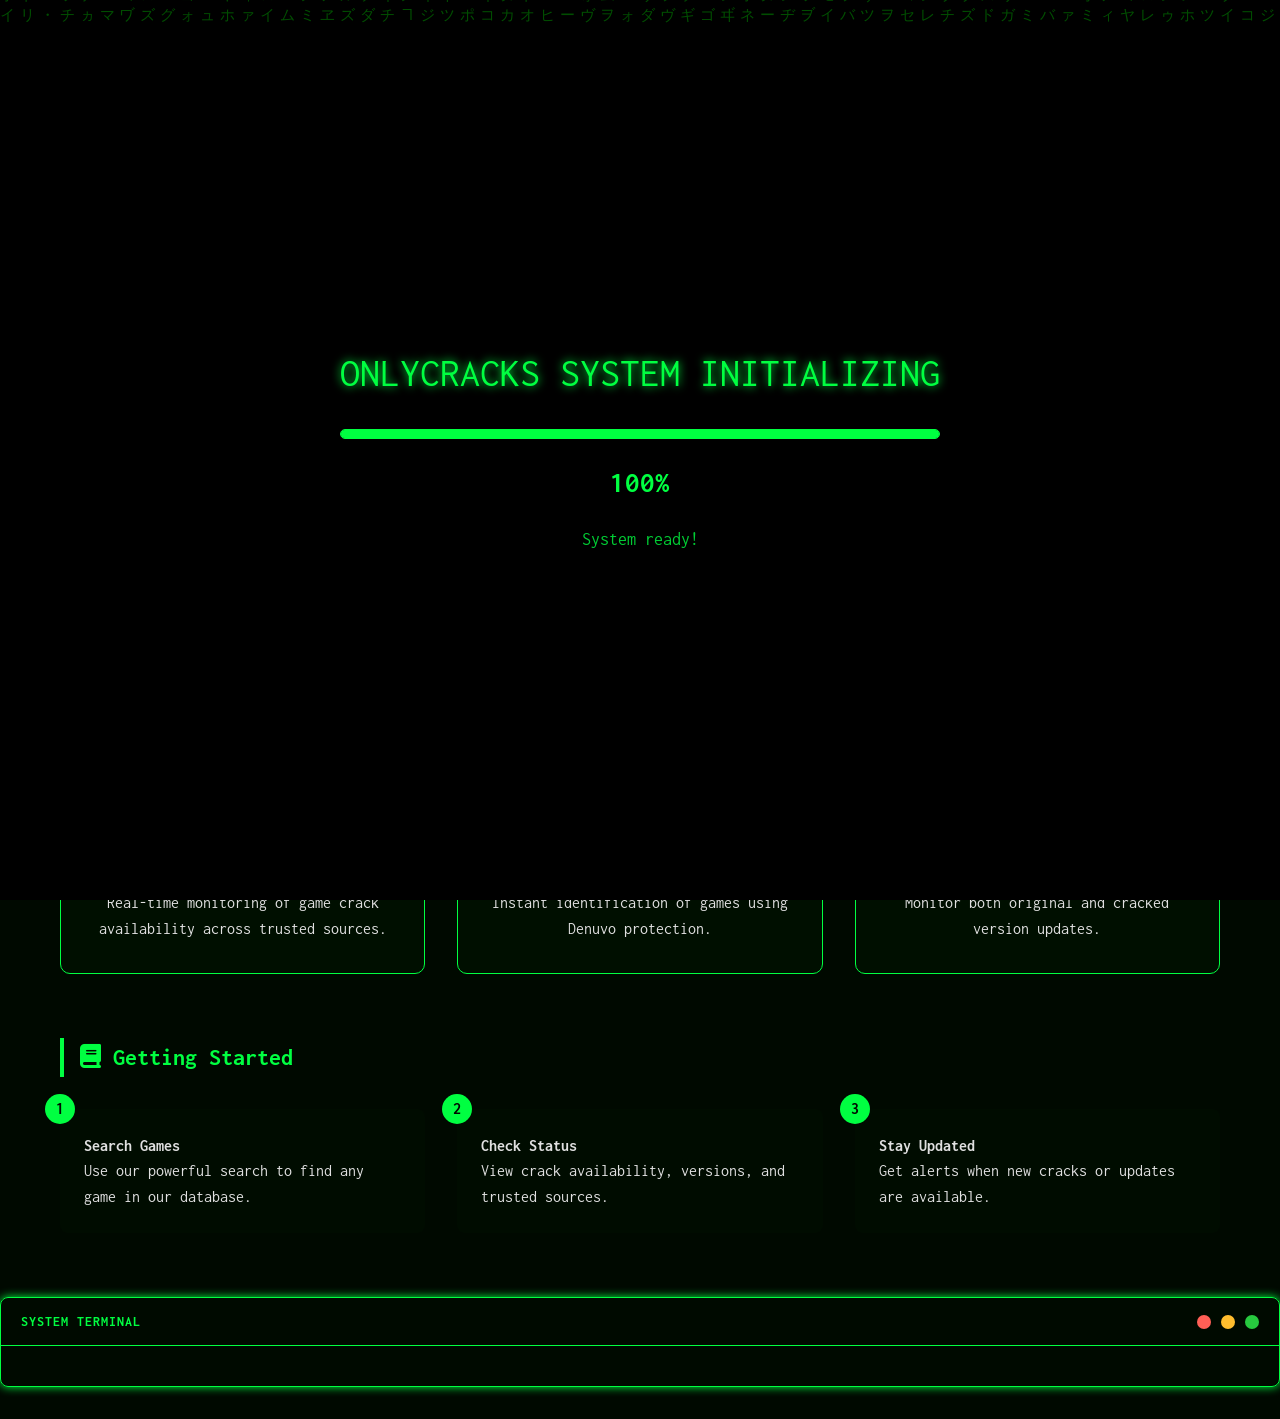
==== commit d9b78592: "Update index.html" ====
--- a/index.html
+++ b/index.html
@@ -172,7 +172,7 @@
     <script src="js/animations.js"></script>
     <script src="js/APIService.js"></script>
     <script src="js/GameManager.js"></script>
-    <script src="js/Terminal.js"></script>
+    <script src="js/terminal.js"></script>
     <script src="js/UIManager.js"></script>
     <script src="js/router.js"></script>
     <script src="js/main.js"></script>
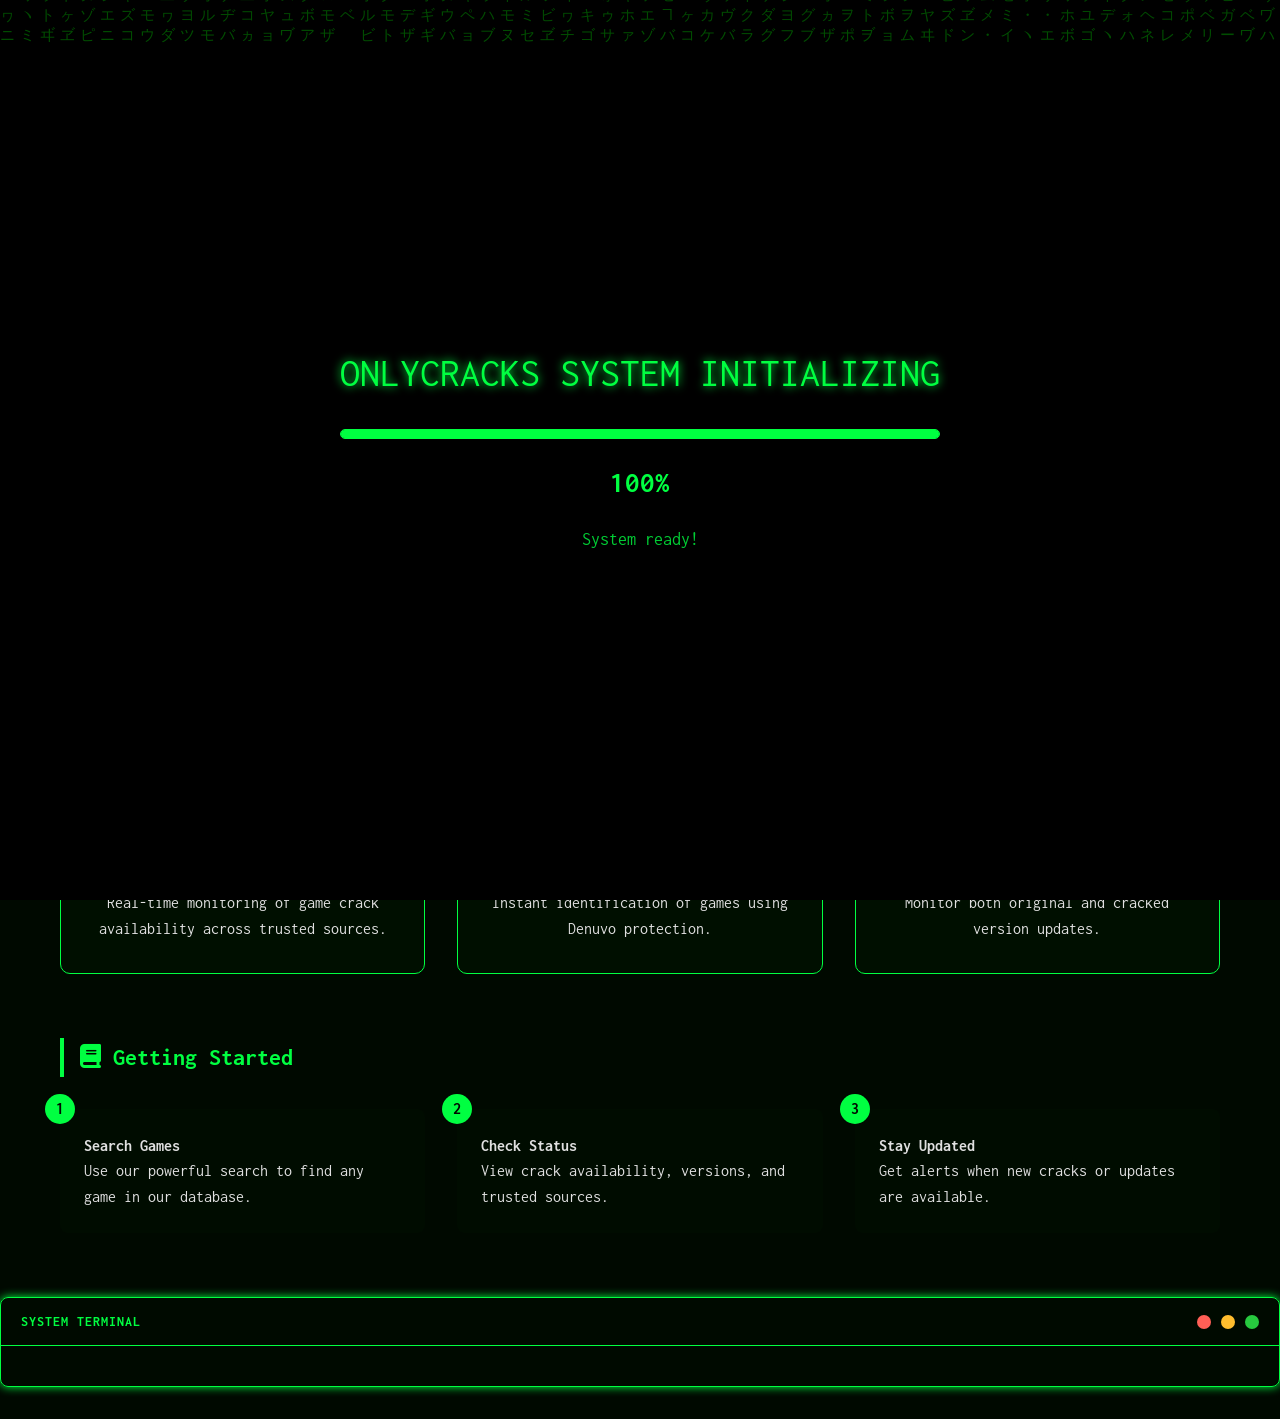
==== commit 2b29532a: "Add files via upload" ====
--- a/index.html
+++ b/index.html
@@ -4,8 +4,8 @@
     <meta charset="UTF-8">
     <meta name="viewport" content="width=device-width, initial-scale=1.0">
     <title>OnlyCracks</title>
-    <link rel="stylesheet" href="css/style.css">
-    <link rel="stylesheet" href="css/matrix-rain.css">
+    <link rel="stylesheet" href="style.css">
+    <link rel="stylesheet" href="matrix-rain.css">
     <link href="https://fonts.googleapis.com/css2?family=Inconsolata:wght@400;700&display=swap" rel="stylesheet">
     <link rel="stylesheet" href="https://cdnjs.cloudflare.com/ajax/libs/font-awesome/6.4.0/css/all.min.css">
     <link rel="icon" href="data:image/svg+xml,<svg xmlns=%22http://www.w3.org/2000/svg%22 viewBox=%220 0 100 100%22><text y=%22.9em%22 font-size=%2290%22>🎮</text></svg>">
@@ -169,13 +169,13 @@
         </div>
     </div>
 
-    <script src="js/animations.js"></script>
-    <script src="js/APIService.js"></script>
-    <script src="js/GameManager.js"></script>
-    <script src="js/terminal.js"></script>
-    <script src="js/UIManager.js"></script>
-    <script src="js/router.js"></script>
-    <script src="js/main.js"></script>
+    <script src="animations.js"></script>
+    <script src="apiservice.js"></script>
+    <script src="gamemanager.js"></script>
+    <script src="terminal.js"></script>
+    <script src="uimanager.js"></script>
+    <script src="router.js"></script>
+    <script src="main.js"></script>
     <noscript>Please enable JavaScript to view the <a href="https://disqus.com/?ref_noscript">comments powered by Disqus.</a></noscript>
 </body>
 </html>
--- a/style.css
+++ b/style.css
@@ -0,0 +1,1850 @@
+
+:root {
+    --matrix-green: #00ff41;
+    --matrix-dark: #001a00;
+    --matrix-darker: #000900;
+    --text-light: #e0e0e0;
+    --cracked: #00ff41;
+    --uncracked: #ff3333;
+    --denuvo: #ffcc00;
+    --repack: #00a8ff;
+    --modal-bg: rgba(0, 10, 0, 0.95);
+    --neon-glow: 0 0 10px var(--matrix-green);
+    --anticipated: #9c27b0;
+    scrollbar-width: thin;
+    scrollbar-color: transparent transparent;
+
+
+
+}
+
+[data-theme="light"] {
+    --matrix-green: #007a29;
+    --matrix-dark: #f0f0f0;
+    --matrix-darker: #e0e0e0;
+    --text-light: #333;
+    --text-dark: #f0f0f0;
+    --modal-bg: rgba(240, 240, 240, 0.95);
+    --card-bg: rgba(200, 255, 200, 0.2);
+    --header-bg: rgba(200, 255, 200, 0.5);
+    --terminal-bg: rgba(200, 255, 200, 0.3);
+    scrollbar-width: thin;
+    scrollbar-color: var(--matrix-green) var(--matrix-dark);
+
+
+}
+[data-theme="purple"] {
+    --matrix-green: #9c27b0;
+    --matrix-dark: #1a051f;
+    --matrix-darker: #0d0112;
+    --text-light: #f0e6f3;
+    --cracked: #9c27b0;
+    --denuvo: #ff9800;
+    --repack: #673ab7;
+    --modal-bg: rgba(26, 5, 31, 0.95);
+    --neon-glow: 0 0 10px #9c27b0;
+    scrollbar-width: thin;
+    scrollbar-color: #9c27b0
+}
+
+/* ========== BASE STYLES ========== */
+*, *::before, *::after {
+    box-sizing: border-box;
+    margin: 0;
+    padding: 0;
+}
+
+html {
+    -webkit-font-smoothing: antialiased; /* Standard property */
+    -moz-osx-font-smoothing: grayscale; /* Remove this line */
+    scrollbar-width: thin;
+    scroll-behavior: smooth;
+    
+}
+
+body {
+    background: var(--matrix-darker);
+    color: var(--text-light);
+    font-family: 'Inconsolata', monospace;
+    line-height: 1.6;
+    overflow-x: hidden;
+    transition: background 0.3s ease, color 0.3s ease;
+    
+}
+
+/* ========== LAYOUT ========== */
+.container {
+    max-width: 1400px;
+    margin: 0 auto;
+    padding: 20px;
+    opacity: 0;
+    transition: opacity 0.5s;
+}
+
+.container.visible {
+    opacity: 1;
+}
+
+/* ========== HEADER ========== */
+header {
+    position: sticky;
+    top: 0;
+    z-index: 1000;
+    background: var(--matrix-darker);
+    border-bottom: 1px solid var(--matrix-green);
+    box-shadow: 0 0 20px rgba(0, 255, 65, 0.1);
+}
+
+nav {
+    display: flex;
+    justify-content: space-between;
+    align-items: center;
+    max-width: 1400px;
+    margin: 0 auto;
+    padding: 15px 20px;
+}
+
+.logo {
+    color: var(--matrix-green) !important;
+    font-size: 1.8rem;
+    text-decoration: none;
+    display: flex;
+    align-items: center;
+    gap: 10px;
+    transition: all 0.3s ease;
+}
+
+.logo:hover {
+    text-shadow: 0 0 15px var(--matrix-green);
+}
+
+.nav-links {
+    display: flex;
+    gap: 30px;
+    margin-right: auto;
+    margin-left: 40px;
+}
+
+.nav-links a {
+    color: var(--text-light);
+    text-decoration: none;
+    font-size: 1.1rem;
+    position: relative;
+    padding: 5px 0;
+}
+
+.nav-links a::after {
+    content: '';
+    position: absolute;
+    bottom: -2px;
+    left: 0;
+    width: 0;
+    height: 2px;
+    background: var(--matrix-green);
+    transition: width 0.3s ease;
+}
+
+.nav-links a:hover::after {
+    width: 100%;
+}
+
+#theme-toggle {
+    background: transparent;
+    border: 1px solid var(--matrix-green);
+    color: var(--matrix-green);
+    width: 40px;
+    height: 40px;
+    border-radius: 50%;
+    cursor: pointer;
+    margin-left: 20px;
+    transition: all 0.3s ease;
+}
+
+#theme-toggle:hover {
+    background: var(--matrix-green);
+    color: var(--matrix-darker);
+    transform: rotate(180deg);
+}
+
+.header-top {
+    display: flex;
+    justify-content: space-between;
+    align-items: center;
+    margin-bottom: 20px;
+}
+
+h1 {
+    color: var(--matrix-green);
+    font-size: 2.5rem;
+    margin: 1rem 0 2rem;
+    line-height: 1.2;
+    display: flex;
+    align-items: center;
+    gap: 10px;
+    position: relative;
+}
+
+h1::after {
+    content: '';
+    position: absolute;
+    bottom: -5px;
+    left: 0;
+    width: 100%;
+    height: 2px;
+    background: linear-gradient(90deg, var(--matrix-green) 0%, transparent 100%);
+}
+
+.header-controls {
+    display: flex;
+    gap: 15px;
+    align-items: center;
+}
+
+.header-controls button {
+    background: none;
+    border: none;
+    color: var(--matrix-green);
+    font-size: 1.2rem;
+    cursor: pointer;
+    position: relative;
+    padding: 5px;
+    transition: opacity 0.2s;
+}
+
+.header-controls button:hover {
+    opacity: 0.8;
+}
+
+#watchlist-count {
+    position: absolute;
+    top: -5px;
+    right: -5px;
+    background: var(--matrix-green);
+    color: var(--text-dark);
+    border-radius: 50%;
+    width: 18px;
+    height: 18px;
+    font-size: 0.7rem;
+    display: flex;
+    align-items: center;
+    justify-content: center;
+    font-weight: bold;
+    box-shadow: 0 0 5px var(--matrix-green);
+}
+
+/* ========== SEARCH ========== */
+.search-container {
+    position: relative;
+    top: 0px;
+    max-width: 700px;
+    margin: 0 auto 1rem;
+}
+
+#search {
+    width: 100%;
+    padding: 15px 25px 15px 50px;
+    background: rgba(0, 20, 0, 0.5);
+    border: 1px solid var(--matrix-green);
+    color: var(--matrix-green);
+    font-family: inherit;
+    font-size: 1.1rem;
+    caret-color: var(--matrix-green);
+    border-radius: 30px;
+    transition: all 0.3s;
+    backdrop-filter: blur(5px);
+}
+
+#search:focus {
+    outline: none;
+    box-shadow: 0 0 15px var(--matrix-green);
+    background: rgba(0, 30, 0, 0.7);
+}
+
+.search-container i {
+    position: absolute;
+    left: 20px;
+    top: 50%;
+    transform: translateY(-50%);
+    color: var(--matrix-green);
+    font-size: 1.2rem;
+    pointer-events: none;
+}
+
+#search-suggestions {
+    position: absolute;
+    top: calc(100% + 5px);
+    left: 0;
+    width: 100%;
+    background: var(--modal-bg);
+    border: 1px solid var(--matrix-green);
+    border-radius: 0 0 10px 10px;
+    max-height: 300px;
+    overflow-y: auto;
+    z-index: 100;
+    padding: 10px 0;
+    display: none;
+    backdrop-filter: blur(5px);
+}
+
+#search-suggestions.visible {
+    display: block;
+    animation: fadeIn 0.2s ease-out;
+}
+
+.suggestion-item {
+    padding: 12px 20px;
+    cursor: pointer;
+    transition: all 0.2s;
+    font-size: 0.95rem;
+}
+
+.suggestion-item:hover {
+    background: rgba(0, 255, 65, 0.1);
+}
+
+/* ========== CONTROLS ========== */
+.controls {
+    display: flex;
+    justify-content: space-between;
+    align-items: center;
+    margin-bottom: 20px;
+    flex-wrap: wrap;
+    gap: 20px;
+}
+
+.filters {
+    display: flex;
+    gap: 15px;
+    flex-wrap: wrap;
+}
+
+.filter-group {
+    display: flex;
+    gap: 10px;
+    flex-wrap: wrap;
+}
+
+.filter-btn {
+    padding: 10px 20px;
+    background: rgba(0, 30, 0, 0.3);
+    border: 1px solid var(--matrix-green);
+    color: var(--text-light);
+    cursor: pointer;
+    transition: all 0.2s;
+    font-family: inherit;
+    font-size: 0.9rem;
+    border-radius: 5px;
+    display: flex;
+    align-items: center;
+    gap: 8px;
+    position: relative;
+    overflow: hidden;
+}
+
+.filter-btn::before {
+    content: '';
+    position: absolute;
+    top: 0;
+    left: -100%;
+    width: 100%;
+    height: 100%;
+    background: linear-gradient(
+        90deg,
+        transparent,
+        rgba(0, 255, 65, 0.1),
+        transparent
+    );
+    transition: 0.5s;
+}
+
+.filter-btn:hover::before {
+    left: 100%;
+}
+
+.filter-btn.active {
+    background: var(--matrix-green);
+    color: var(--text-dark);
+    font-weight: bold;
+    border-color: transparent;
+}
+
+.filter-btn[data-filter="denuvo"].active {
+    background: var(--denuvo);
+}
+
+.filter-btn[data-filter="repack"].active {
+    background: var(--repack);
+}
+
+.filter-btn[data-filter="anticipated"].active {
+    background: var(--anticipated);
+}
+
+.sort-controls {
+    display: flex;
+    gap: 15px;
+    align-items: center;
+}
+
+.sort-select, 
+.view-select {
+    padding: 10px 15px;
+    background: rgba(0, 30, 0, 0.3);
+    border: 1px solid var(--matrix-green);
+    color: var(--text-light);
+    font-family: inherit;
+    min-width: 180px;
+    border-radius: 5px;
+    cursor: pointer;
+    appearance: none;
+    background-image: url("data:image/svg+xml;charset=UTF-8,%3csvg xmlns='http://www.w3.org/2000/svg' viewBox='0 0 24 24' fill='%2300ff41'%3e%3cpath d='M7 10l5 5 5-5z'/%3e%3c/svg%3e");
+    background-repeat: no-repeat;
+    background-position: right 10px center;
+    background-size: 12px;
+}
+
+.sort-select:focus, 
+.view-select:focus {
+    outline: none;
+    box-shadow: 0 0 10px var(--matrix-green);
+}
+
+/* ========== STATUS BAR ========== */
+.status-bar {
+    display: flex;
+    justify-content: space-between;
+    margin-bottom: 20px;
+    font-size: 0.9rem;
+    color: var(--matrix-green);
+    padding: 0 10px;
+    background: rgba(0, 20, 0, 0.3);
+    border-radius: 5px;
+    border: 1px solid var(--matrix-green);
+}
+
+/* ========== GAME GRID ========== */
+.game-grid {
+    display: grid;
+    grid-template-columns: repeat(auto-fill, minmax(300px, 1fr));
+    gap: 2rem;
+    margin: 50px;
+    opacity: 0;
+    transform: translateY(20px);
+    transition: all 0.5s ease-out;
+}
+
+.game-grid.visible {
+    opacity: 1;
+    transform: translateY(0);
+}
+
+.game-card {
+    background: var(--card-bg);
+    border: 1px solid var(--matrix-green);
+    border-radius: 8px;
+    overflow: hidden;
+    transition: all 0.3s cubic-bezier(0.4, 0, 0.2, 1);
+    cursor: pointer;
+    position: relative;
+    isolation: isolate;
+}
+
+.game-card:hover {
+    transform: translateY(-5px);
+    box-shadow: 0 10px 20px rgba(0, 255, 65, 0.2);
+    border-color: var(--matrix-green);
+}
+
+.game-card::before {
+    content: '';
+    position: absolute;
+    inset: 0;
+    background: linear-gradient(
+        180deg,
+        transparent 60%,
+        rgba(0, 0, 0, 0.9) 90%
+    );
+    z-index: 1;
+}
+
+/* ========== GAME IMAGE ========== */
+.game-image-container {
+    height: 180px;
+    width: 100%;
+    position: relative;
+    overflow: hidden;
+    background: #002000;
+}
+
+.game-image {
+    width: 100%;
+    height: 100%;
+    object-fit: cover;
+    transition: transform 0.5s;
+    position: relative;
+    z-index: 1;
+}
+
+.game-card:hover .game-image {
+    transform: scale(1.05);
+}
+
+/* ========== BADGES ========== */
+.status-badge {
+    padding: 0.5rem 1rem;
+    border-radius: 20px;
+    font-size: 0.9rem;
+    font-weight: bold;
+    text-transform: uppercase;
+    letter-spacing: 1px;
+    display: flex;
+    align-items: center;
+    gap: 0.5rem;
+    border: 1px solid currentColor;
+}
+
+.status-badge.cracked {
+    background: rgba(0, 255, 65, 0.15);
+    color: var(--cracked);
+    border-color: var(--cracked);
+}
+
+.status-badge.uncracked {
+    background: rgba(255, 51, 51, 0.15);
+    color: var(--uncracked);
+    border-color: var(--uncracked);
+}
+
+.repack-badge {
+    background: rgba(0, 168, 255, 0.15);
+    color: var(--repack);
+    border: 1px solid var(--repack);
+    padding: 0.5rem 1rem;
+    border-radius: 20px;
+    font-size: 0.9rem;
+    font-weight: bold;
+    text-transform: uppercase;
+    letter-spacing: 1px;
+    display: flex;
+    align-items: center;
+    gap: 0.5rem;
+    backdrop-filter: blur(2px);
+}
+
+/* ========== GAME DETAILS ========== */
+.game-details {
+    padding: 15px;
+    position: relative;
+    z-index: 2;
+}
+
+.game-details h3 {
+    margin: 0 0 10px;
+    color: var(--matrix-green);
+    white-space: nowrap;
+    overflow: hidden;
+    text-overflow: ellipsis;
+    font-size: 1.1rem;
+}
+
+.game-meta {
+    display: flex;
+    flex-wrap: wrap;
+    gap: 10px;
+    font-size: 0.9rem;
+}
+
+.game-meta span {
+    display: flex;
+    align-items: center;
+    gap: 5px;
+}
+
+.version-mismatch {
+    color: var(--uncracked);
+    font-weight: bold;
+}
+
+/* ========== LIST VIEW ========== */
+.game-list.list-view .game-card {
+    display: flex;
+    height: 120px;
+}
+
+.game-list.list-view .game-image-container {
+    width: 200px;
+    height: 100%;
+    flex-shrink: 0;
+}
+
+.game-list.list-view .game-details {
+    flex-grow: 1;
+    display: flex;
+    flex-direction: column;
+    justify-content: space-between;
+}
+
+.game-list.list-view .game-meta {
+    justify-content: space-between;
+}
+
+/* ========== SKELETON LOADING ========== */
+.skeleton-loader {
+    display: grid;
+    grid-template-columns: repeat(auto-fill, minmax(300px, 1fr));
+    gap: 25px;
+    margin-bottom: 30px;
+}
+
+.game-card-skeleton {
+    background: var(--skeleton-bg);
+    border: 1px solid var(--matrix-green);
+    border-radius: 8px;
+    height: 250px;
+    position: relative;
+    overflow: hidden;
+}
+
+.game-card-skeleton::after {
+    content: '';
+    position: absolute;
+    top: 0;
+    left: 0;
+    right: 0;
+    bottom: 0;
+    background: linear-gradient(
+        90deg, 
+        transparent, 
+        rgba(0, 255, 65, 0.1), 
+        transparent
+    );
+    animation: shimmer 1.5s infinite;
+}
+
+@keyframes shimmer {
+    0% { transform: translateX(-100%); }
+    100% { transform: translateX(100%); }
+}
+
+/* ========== PAGINATION ========== */
+.pagination {
+    display: flex;
+    justify-content: center;
+    align-items: center;
+    gap: 15px;
+    margin: 40px 0;
+}
+
+.pagination button {
+    background: rgba(0, 30, 0, 0.3);
+    border: 1px solid var(--matrix-green);
+    color: var(--text-light);
+    width: 40px;
+    height: 40px;
+    border-radius: 50%;
+    cursor: pointer;
+    transition: all 0.2s;
+    display: flex;
+    align-items: center;
+    justify-content: center;
+    position: relative;
+    overflow: hidden;
+}
+
+.pagination button::before {
+    content: '';
+    position: absolute;
+    top: 0;
+    left: -100%;
+    width: 100%;
+    height: 100%;
+    background: linear-gradient(
+        90deg,
+        transparent,
+        rgba(0, 255, 65, 0.1),
+        transparent
+    );
+    transition: 0.5s;
+}
+
+.pagination button:hover::before {
+    left: 100%;
+}
+
+.pagination button:hover {
+    background: var(--matrix-green);
+    color: var(--text-dark);
+}
+
+.pagination button:disabled {
+    opacity: 0.5;
+    cursor: not-allowed;
+    background: rgba(0, 30, 0, 0.1);
+}
+
+#page-info {
+    min-width: 100px;
+    text-align: center;
+    font-size: 0.9rem;
+    color: var(--matrix-green);
+    padding: 8px 15px;
+    border-radius: 20px;
+    background: rgba(0, 20, 0, 0.3);
+    border: 1px solid var(--matrix-green);
+}
+#page-container {
+    display: block !important;
+    opacity: 1 !important;
+}
+
+
+/* ========== TERMINAL ========== */
+.terminal-window {
+    background: rgba(0, 10, 0, 0.8);
+    border: 1px solid var(--matrix-green);
+    box-shadow: var(--neon-glow);
+    border-radius: 8px;
+    margin: 2rem 0;
+    overflow: hidden;
+}
+
+.terminal-header {
+    background: var(--header-bg);
+    padding: 12px 20px;
+    display: flex;
+    justify-content: space-between;
+    align-items: center;
+    border-bottom: 1px solid var(--matrix-green);
+}
+
+.terminal-title {
+    color: var(--matrix-green);
+    font-weight: bold;
+    text-transform: uppercase;
+    letter-spacing: 1px;
+    font-size: 0.9rem;
+}
+
+.terminal-controls {
+    display: flex;
+    gap: 10px;
+}
+
+.control {
+    width: 14px;
+    height: 14px;
+    border-radius: 50%;
+    border: 1px solid transparent;
+    transition: all 0.2s;
+}
+
+.control.red { background: #ff5f56; }
+.control.yellow { background: #ffbd2e; }
+.control.green { background: #27c93f; }
+
+.terminal-body {
+    padding: 20px;
+    font-family: 'Inconsolata', monospace;
+    font-size: 0.95rem;
+    line-height: 1.5;
+    max-height: 300px;
+    overflow-y: auto;
+}
+
+.log-entry {
+    padding: 8px 0;
+    border-bottom: 1px dashed rgba(0, 255, 0, 0.1);
+    animation: typing 0.5s steps(40) forwards;
+    white-space: pre-wrap;
+}
+
+@keyframes typing {
+    from { width: 0; }
+    to { width: 100%; }
+}
+
+.log-entry.error {
+    color: var(--uncracked);
+}
+
+.log-entry.warning {
+    color: var(--denuvo);
+}
+
+.log-entry.success {
+    color: var(--cracked);
+}
+
+.terminal-input {
+    display: flex;
+    align-items: center;
+    padding: 10px 15px;
+    border-top: 1px solid var(--matrix-green);
+    background: rgba(0, 20, 0, 0.3);
+}
+
+.prompt {
+    color: var(--matrix-green);
+    margin-right: 10px;
+}
+
+#terminal-command {
+    flex-grow: 1;
+    background: transparent;
+    border: none;
+    color: var(--matrix-green);
+    font-family: inherit;
+    caret-color: var(--matrix-green);
+    outline: none;
+    padding: 5px;
+}
+
+/* ========== MODAL BASE ========== */
+.modal {
+    display: none;
+    position: fixed;
+    top: 0;
+    left: 0;
+    width: 100%;
+    height: 100%;
+    background: rgba(0, 0, 0, 0.9);
+    z-index: 2000;
+    overflow-y: auto;
+    padding: 20px;
+    backdrop-filter: blur(5px);
+    justify-content: center;
+    align-items: flex-start; /* Changed from default to start at top */
+}
+
+.modal-content {
+    background: var(--modal-bg);
+    border: 2px solid var(--matrix-green);
+    border-radius: 12px;
+    box-shadow: 0 0 40px rgba(0, 255, 65, 0.4);
+    padding: 2rem;
+    position: relative;
+    max-width: 800px;
+    width: 95%;
+    margin: 2rem auto;
+}
+
+
+/* Add this to ensure only one modal exists at a time */
+.modal.active {
+    display: flex;
+}
+
+@keyframes modalFadeIn {
+    from { 
+        opacity: 0; 
+        transform: translateY(20px); 
+    }
+    to { 
+        opacity: 1; 
+        transform: translateY(0); 
+    }
+}
+
+/* Move the close button */
+.close-modal {
+    position: absolute;
+    top: 10px; /* Adjust the vertical position */
+    right: 10px; /* Adjust the horizontal position */
+    background: rgba(255, 255, 255, 0.1);
+    border: 1px solid var(--matrix-green);
+    color: var(--matrix-green);
+    width: 40px;
+    height: 40px;
+    border-radius: 50%;
+    display: flex;
+    align-items: center;
+    justify-content: center;
+    transition: all 0.3s ease;
+    cursor: pointer;
+}
+
+.close-modal:hover {
+    background: var(--matrix-green);
+    color: var(--matrix-darker);
+    transform: rotate(90deg);
+}
+
+.modal-header {
+    display: flex;
+    justify-content: space-between;
+    align-items: flex-start;
+    margin-bottom: 1.5rem;
+    padding-bottom: 1.5rem;
+    border-bottom: 1px solid rgba(0, 255, 65, 0.3);
+}
+
+.modal-header h2 {
+    color: var(--matrix-green);
+    font-size: 2rem;
+    margin: 0;
+    max-width: 70%;
+    line-height: 1.3;
+    text-shadow: var(--neon-glow);
+}
+
+.modal-status {
+    display: flex;
+    gap: 1rem;
+    align-items: center;
+    flex-wrap: wrap;
+    justify-content: flex-end;
+}
+
+.watchlist-btn {
+    background: rgba(0, 255, 65, 0.1);
+    border: 1px solid var(--matrix-green);
+    color: var(--matrix-green);
+    padding: 8px 15px;
+    border-radius: 5px;
+    cursor: pointer;
+    display: flex;
+    align-items: center;
+    gap: 8px;
+    font-family: inherit;
+    transition: all 0.2s;
+    position: relative;
+    overflow: hidden;
+}
+
+.watchlist-btn::before {
+    content: '';
+    position: absolute;
+    top: 0;
+    left: -100%;
+    width: 100%;
+    height: 100%;
+    background: linear-gradient(
+        90deg,
+        transparent,
+        rgba(0, 255, 65, 0.1),
+        transparent
+    );
+    transition: 0.5s;
+}
+
+.watchlist-btn:hover::before {
+    left: 100%;
+}
+
+.watchlist-btn.added {
+    background: var(--matrix-green);
+    color: var(--text-dark);
+    border-color: transparent;
+}
+
+.modal-body {
+    display: flex;
+    flex-direction: column;
+    padding: 20px 0;
+}
+
+.modal-media {
+    position: relative;
+    margin: 2rem 0;
+    border-radius: 8px;
+    overflow: hidden;
+    border: 1px solid rgba(0, 255, 65, 0.3);
+    box-shadow: var(--neon-glow);
+}
+
+.main-image-container {
+    position: relative;
+    height: 400px;
+    background: var(--matrix-darker);
+}
+
+.main-image-container img {
+    width: 100%;
+    height: 100%;
+    object-fit: contain;
+    padding: 1rem;
+}
+
+.screenshots-container {
+    display: flex;
+    gap: 10px;
+    padding: 15px;
+    overflow-x: auto;
+    background: rgba(0, 10, 0, 0.5);
+    border-radius: 8px;
+    margin-top: 15px;
+}
+
+.screenshot-thumb {
+    width: 120px;
+    height: 80px;
+    object-fit: cover;
+    cursor: pointer;
+    border: 1px solid var(--matrix-green);
+    transition: transform 0.2s;
+    border-radius: 4px;
+    flex-shrink: 0;
+}
+
+.screenshot-thumb:hover {
+    transform: scale(1.05);
+}
+
+.modal-tabs {
+    display: flex;
+    border-bottom: 1px solid var(--matrix-green);
+    background: rgba(0, 20, 0, 0.3);
+    margin-bottom: 20px;
+}
+
+.tab-btn {
+    padding: 15px 25px;
+    background: none;
+    border: none;
+    color: var(--text-light);
+    font-family: inherit;
+    cursor: pointer;
+    position: relative;
+    transition: all 0.2s;
+    overflow: hidden;
+}
+
+.tab-btn::before {
+    content: '';
+    position: absolute;
+    bottom: 0;
+    left: 0;
+    width: 100%;
+    height: 3px;
+    background: var(--matrix-green);
+    transform: scaleX(0);
+    transition: transform 0.2s;
+}
+
+.tab-btn.active {
+    color: var(--matrix-green);
+    font-weight: bold;
+}
+
+.tab-btn.active::before {
+    transform: scaleX(1);
+}
+
+.tab-content {
+    padding: 25px;
+    display: none;
+    animation: fadeIn 0.3s ease-out;
+}
+
+.tab-content.active {
+    display: block;
+}
+
+@keyframes fadeIn {
+    from { opacity: 0; }
+    to { opacity: 1; }
+}
+
+.modal-details {
+    display: grid;
+    grid-template-columns: repeat(auto-fit, minmax(250px, 1fr));
+    gap: 1.5rem;
+    margin: 2rem 0;
+}
+
+.detail-item {
+    background: rgba(0, 30, 0, 0.3);
+    padding: 1.5rem;
+    border-radius: 8px;
+    border-left: 3px solid var(--matrix-green);
+    position: relative;
+    overflow: hidden;
+}
+
+.detail-item::before {
+    content: '';
+    position: absolute;
+    top: 0;
+    left: 0;
+    width: 100%;
+    height: 100%;
+    background: linear-gradient(45deg, transparent, rgba(0, 255, 65, 0.05));
+    pointer-events: none;
+}
+
+.detail-item strong {
+    color: var(--matrix-green);
+    display: block;
+    margin-bottom: 0.8rem;
+    font-size: 1.1rem;
+}
+
+.modal-sources ul {
+    list-style-type: none;
+    padding: 0;
+}
+
+.modal-sources li {
+    margin-bottom: 10px;
+    padding: 12px;
+    background: rgba(0, 20, 0, 0.2);
+    border-radius: 6px;
+    transition: all 0.2s;
+}
+
+.modal-sources li:hover {
+    background: rgba(0, 30, 0, 0.3);
+}
+
+.modal-sources a {
+    color: var(--matrix-green);
+    text-decoration: none;
+    word-break: break-all;
+    display: flex;
+    align-items: center;
+    gap: 8px;
+    font-size: 0.9rem;
+}
+
+.modal-sources a::before {
+    content: '→';
+    font-weight: bold;
+}
+.trusted-sources {
+    display: grid;
+    gap: 1rem;
+    padding: 0;
+    margin: 1.5rem 0;
+}
+
+.trusted-sources li {
+    background: rgba(255, 255, 255, 0);
+    padding: 1rem;
+    border-radius: 6px;
+    transition: all 0.3s ease;
+    border: 2px solid rgba(0, 255, 64, 0.407);
+}
+.trusted-sources li a {
+    color: var(--text-light);
+    font-size: 0.9rem;
+}
+.trusted-sources li a[href*="fitgirl"] {
+    color: var(--darkreader-text-ffffff, #f778ff);
+    font-weight: bold;
+
+}
+
+.trusted-sources li a[href*="dodi"] {
+    color: #81d742; /* Blue for Dodi */
+    font-weight: bold;
+}
+
+.trusted-sources li:hover {
+    border-color: var(--matrix-green);
+    transform: translateX(5px);
+}
+.source-safety {
+    float: right;
+    padding: 0.25rem 0.75rem;
+    border-radius: 12px;
+    font-size: 0.75rem;
+    margin-left: 1rem;
+}
+
+.source-safety.safe {
+    background: var(--cracked);
+    color: var(--text-dark);
+}
+
+.source-safety.warning {
+    background: var(--denuvo);
+    color: var(--text-dark);
+}
+
+.source-safety.verified {
+    background: var(--card-bg);
+    color: var(--text-dark);
+}
+
+
+.update-guide {
+    background: rgba(0, 30, 0, 0.3);
+    border: 1px solid var(--matrix-green);
+    border-radius: 8px;
+    padding: 2rem;
+    margin-top: 2rem;
+    position: relative;
+}
+
+.update-step {
+    padding: 1.5rem;
+    margin: 1.5rem 0;
+    background: rgba(0, 20, 0, 0.2);
+    border-radius: 6px;
+    border-left: 3px solid var(--matrix-green);
+}
+
+.update-step:last-child {
+    margin-bottom: 0;
+    padding-bottom: 0;
+    border-bottom: none;
+}
+
+.update-step h4 {
+    color: var(--matrix-green);
+    margin: 0 0 1rem;
+    display: flex;
+    align-items: center;
+    gap: 0.8rem;
+}
+
+.update-step p {
+    margin-bottom: 10px;
+    line-height: 1.6;
+}
+
+.update-step code {
+    background: rgba(0, 0, 0, 0.3);
+    padding: 4px 8px;
+    border-radius: 4px;
+    font-family: 'Inconsolata', monospace;
+    display: inline-block;
+    margin: 5px 0;
+    font-size: 0.9rem;
+    color: var(--matrix-green);
+    border: 1px solid var(--matrix-green);
+}
+
+/* ========== WATCHLIST MODAL ========== */
+#watchlist-modal .modal-content {
+    max-width: 600px;
+}
+
+.watchlist-header {
+    display: flex;
+    justify-content: space-between;
+    align-items: center;
+    margin-bottom: 20px;
+}
+
+.watchlist-clear {
+    background: rgba(255, 0, 0, 0.2);
+    border: 1px solid var(--uncracked);
+    color: var(--uncracked);
+    padding: 6px 12px;
+    border-radius: 4px;
+    cursor: pointer;
+    font-size: 0.8rem;
+    transition: all 0.2s;
+}
+
+.watchlist-clear:hover {
+    background: rgba(255, 0, 0, 0.3);
+}
+
+.watchlist-empty {
+    text-align: center;
+    padding: 40px;
+    color: var(--matrix-green);
+    font-size: 1.1rem;
+}
+
+/* ========== RESPONSIVE ========== */
+.status-badge,
+.denuvo-badge,
+.repack-badge {
+    transition: all 0.3s ease;
+    box-shadow: 0 0 8px rgba(0, 255, 65, 0.1);
+}
+
+.status-badge:hover,
+.denuvo-badge:hover,
+.repack-badge:hover {
+    transform: translateY(-2px);
+    box-shadow: 0 0 12px rgba(0, 255, 65, 0.2);
+}
+
+/* Icon alignment */
+.repack-badge i,
+.denuvo-badge i,
+.status-badge i {
+    font-size: 0.8em;
+    filter: drop-shadow(0 0 2px currentColor);
+}
+@media (max-width: 768px) {
+    .modal-header {
+        flex-direction: column;
+        gap: 1.5rem;
+    }
+    
+    .modal-header h2 {
+        max-width: 100%;
+        font-size: 1.5rem;
+    }
+    
+    .main-image-container {
+        height: 300px;
+    }
+    
+    .status-badge {
+        font-size: 0.8rem;
+        padding: 0.4rem 0.8rem;
+    }
+}
+@media (max-width: 1200px) {
+    .container {
+        padding: 15px;
+    }
+    
+    .modal-media {
+        height: 350px;
+    }
+}
+
+@media (max-width: 992px) {
+    .modal-details {
+        grid-template-columns: 1fr 1fr;
+    }
+    
+    .game-list.grid-view {
+        grid-template-columns: repeat(auto-fill, minmax(250px, 1fr));
+    }
+}
+
+@media (max-width: 768px) {
+    .controls {
+        flex-direction: column;
+    }
+    
+    .filters {
+        width: 100%;
+        justify-content: center;
+    }
+    
+    .sort-controls {
+        width: 100%;
+        justify-content: space-between;
+    }
+    
+    .modal-body {
+        flex-direction: column;
+    }
+    
+    .modal-media {
+        height: 300px;
+    }
+    
+    .modal-header h2 {
+        max-width: 70%;
+        font-size: 1.5rem;
+    }
+    
+    .modal-status {
+        position: static;
+        margin-top: 15px;
+        flex-direction: row;
+        justify-content: flex-start;
+    }
+    
+    .modal-tabs {
+        overflow-x: auto;
+    }
+    
+    .tab-btn {
+        padding: 12px 20px;
+        white-space: nowrap;
+    }
+}
+
+@media (max-width: 576px) {
+    .header-top {
+        flex-direction: column;
+        gap: 15px;
+        text-align: center;
+    }
+    
+    .game-list.list-view .game-card {
+        flex-direction: column;
+        height: auto;
+    }
+    
+    .game-list.list-view .game-image-container {
+        width: 100%;
+        height: 180px;
+    }
+    
+    .modal-header {
+        padding: 15px;
+    }
+    
+    .modal-header h2 {
+        max-width: 100%;
+        font-size: 1.3rem;
+    }
+    
+    .modal-media {
+        height: 250px;
+    }
+}
+
+/* ========== ANIMATIONS ========== */
+@keyframes pulse {
+    0% { opacity: 0.6; transform: scale(0.98); }
+    50% { opacity: 1; transform: scale(1); }
+    100% { opacity: 0.6; transform: scale(0.98); }
+}
+
+@keyframes glitch {
+    0% { 
+        text-shadow: 2px 2px var(--uncracked), 
+                     -2px -2px var(--repack);
+        transform: translate(0); 
+    }
+    20% { 
+        text-shadow: -2px -2px var(--uncracked), 
+                     2px 2px var(--repack);
+        transform: translate(2px); 
+    }
+    40% { 
+        text-shadow: 3px 3px var(--uncracked), 
+                     -3px -3px var(--repack);
+        transform: translate(-2px); 
+    }
+    60% { 
+        text-shadow: -3px -3px var(--uncracked), 
+                     3px 3px var(--repack);
+        transform: translate(0); 
+    }
+    80% { 
+        text-shadow: 1px 1px var(--uncracked), 
+                     -1px -1px var(--repack);
+        transform: translate(-1px); 
+    }
+    100% { 
+        text-shadow: none;
+        transform: translate(0); 
+    }
+}
+
+@keyframes scanline {
+    0% { background-position: 0 0; }
+    100% { background-position: 0 100vh; }
+}
+
+.neon {
+    text-shadow: var(--neon-glow);
+    animation: neon-pulse 1.5s infinite alternate;
+}
+
+.glitch {
+    animation: glitch 1s linear infinite;
+}
+
+.scanlines {
+    position: relative;
+    overflow: hidden;
+}
+
+.scanlines::before {
+    content: "";
+    position: absolute;
+    width: 100%;
+    height: 100%;
+    background: repeating-linear-gradient(
+        180deg,
+        rgba(0, 0, 0, 0) 0%,
+        rgba(0, 255, 65, 0.05) 1%,
+        rgba(0, 0, 0, 0) 2%
+    );
+    animation: scanline 5s linear infinite;
+    pointer-events: none;
+}
+
+/* ========== ACCESSIBILITY ========== */
+.sr-only {
+    position: absolute;
+    width: 1px;
+    height: 1px;
+    padding: 0;
+    margin: -1px;
+    overflow: hidden;
+    clip: rect(0, 0, 0, 0);
+    white-space: nowrap;
+    border-width: 0;
+}
+
+/* ========== TOOLTIPS ========== */
+[data-tooltip] {
+    position: relative;
+}
+
+[data-tooltip]::after {
+    content: attr(data-tooltip);
+    position: absolute;
+    bottom: 100%;
+    left: 50%;
+    transform: translateX(-50%);
+    background: var(--matrix-dark);
+    color: var(--matrix-green);
+    padding: 6px 12px;
+    border-radius: 4px;
+    font-size: 0.8rem;
+    white-space: nowrap;
+    opacity: 0;
+    visibility: hidden;
+    transition: all 0.2s;
+    border: 1px solid var(--matrix-green);
+    z-index: 1000;
+    pointer-events: none;
+}
+
+[data-tooltip]:hover::after {
+    opacity: 1;
+    visibility: visible;
+    bottom: calc(100% + 8px);
+}
+
+/* ========== CUSTOM SCROLLBARS ========== */
+::-webkit-scrollbar {
+    width: 8px;
+    height: 8px;
+}
+
+::-webkit-scrollbar-track {
+    background: rgba(0, 20, 0, 0.1);
+    border-radius: 4px;
+}
+
+::-webkit-scrollbar-thumb {
+    background: var(--matrix-green);
+    border-radius: 4px;
+    border: 1px solid rgba(0, 0, 0, 0.2);
+}
+
+::-webkit-scrollbar-thumb:hover {
+    background: #00cc38;
+}
+
+/* ========== PRINT STYLES ========== */
+@media print {
+    .container {
+        opacity: 1 !important;
+        max-width: 100%;
+        padding: 10px;
+    }
+    
+    .game-card {
+        break-inside: avoid;
+        border: 1px solid #000;
+        box-shadow: none;
+        margin: 10px 0;
+    }
+    
+    .terminal-window,
+    .pagination,
+    .header-controls,
+    .search-container,
+    .filters {
+        display: none !important;
+    }
+    
+    .game-details h3 {
+        color: #000 !important;
+    }
+}
+
+/* ========== UTILITY CLASSES ========== */
+.text-center {
+    text-align: center;
+}
+
+.mb-20 {
+    margin-bottom: 20px;
+}
+
+.pixelate {
+    image-rendering: -moz-crisp-edges;
+    image-rendering: pixelated;
+}
+
+.crt-effect {
+    position: fixed;
+    top: 0;
+    left: 0;
+    width: 100%;
+    height: 100%;
+    pointer-events: none;
+    z-index: 10000;
+    background: repeating-linear-gradient(
+        0deg,
+        rgba(0, 0, 0, 0.15) 0px,
+        rgba(0, 0, 0, 0.15) 1px,
+        transparent 1px,
+        transparent 2px
+    );
+    animation: scanline 6s linear infinite;
+}
+
+/* ===== Page System ===== */
+.page {
+    display: none;
+    flex-direction: column;
+    z-index: 1;
+}
+
+.page.active {
+    display: block;
+    animation: fadeIn 0.5s ease-out;
+}
+
+/* Add a fade-in animation for pages */
+@keyframes fadeIn {
+    from {
+        opacity: 0;
+        transform: translateY(20px);
+    }
+    to {
+        opacity: 1;
+        transform: translateY(0);
+    }
+}
+
+
+/* ===== Home Page ===== */
+.hero {
+    height: 70vh;
+    background: linear-gradient(45deg, rgba(0,20,0,0.95), rgba(0,10,0,0.95)),
+                url('data:image/svg+xml,<svg viewBox="0 0 100 100" xmlns="http://www.w3.org/2000/svg"><rect width="100" height="100" fill="%23003300"/></svg>');
+    display: flex;
+    align-items: center;
+    justify-content: center;
+    text-align: center;
+    border-bottom: 2px solid var(--matrix-green);
+    margin-bottom: 3rem;
+}
+
+.hero-content {
+    max-width: 800px;
+    padding: 0 20px;
+}
+
+.neon-title {
+    font-size: 3.5rem;
+    margin-bottom: 1rem;
+    text-shadow: 0 0 15px var(--matrix-green);
+}
+
+.hero-subtitle {
+    color: var(--matrix-green);
+    font-size: 1.5rem;
+    opacity: 0.9;
+}
+
+.features-container {
+    display: grid;
+    grid-template-columns: repeat(auto-fit, minmax(300px, 1fr));
+    gap: 2rem;
+    max-width: 1200px;
+    margin: 0 auto 4rem;
+    padding: 0 20px;
+}
+
+.feature-card {
+    background: rgba(0, 30, 0, 0.3);
+    border: 1px solid var(--matrix-green);
+    padding: 2rem;
+    border-radius: 10px;
+    text-align: center;
+    transition: transform 0.3s ease;
+}
+
+.feature-card:hover {
+    transform: translateY(-5px);
+}
+
+.feature-card i {
+    font-size: 2.5rem;
+    color: var(--matrix-green);
+    margin-bottom: 1rem;
+}
+
+.feature-card h3 {
+    color: var(--matrix-green);
+    margin-bottom: 1rem;
+}
+
+.guide-section {
+    max-width: 1200px;
+    margin: 0 auto 4rem;
+    padding: 0 20px;
+}
+
+.guide-section h2 {
+    color: var(--matrix-green);
+    border-left: 4px solid currentColor;
+    padding-left: 1rem;
+    margin-bottom: 2rem;
+}
+
+.guide-steps {
+    display: grid;
+    grid-template-columns: repeat(auto-fit, minmax(250px, 1fr));
+    gap: 2rem;
+}
+
+.step {
+    background: rgba(0, 20, 0, 0.3);
+    padding: 1.5rem;
+    border-radius: 8px;
+    position: relative;
+}
+
+.step-number {
+    position: absolute;
+    top: -15px;
+    left: -15px;
+    background: var(--matrix-green);
+    color: var(--matrix-darker);
+    width: 30px;
+    height: 30px;
+    border-radius: 50%;
+    display: flex;
+    align-items: center;
+    justify-content: center;
+    font-weight: bold;
+}
+
+/* ===== Request Page ===== */
+/* Add to style.css */
+#request-page {
+    opacity: 0;
+    transition: opacity 0.5s ease-in-out;
+}
+
+#request-page.active {
+    opacity: 1;
+}
+
+
+.request-container {
+    max-width: 600px;
+    margin: 0 auto;
+    background: rgba(0, 20, 0, 0.3);
+    padding: 2rem;
+    border-radius: 10px;
+    border: 1px solid var(--matrix-green);
+    box-shadow: 0 0 20px rgba(0, 255, 65, 0.1);
+}
+
+.request-container h2 {
+    color: var(--matrix-green);
+    margin-bottom: 1.5rem;
+    text-align: center;
+}
+
+.form-group {
+    margin-bottom: 1.5rem;
+}
+
+.form-group label {
+    display: block;
+    margin-bottom: 0.5rem;
+    color: var(--matrix-green);
+}
+
+.form-group input,
+.form-group select,
+.form-group textarea {
+    width: 100%;
+    padding: 0.8rem;
+    background: rgba(0, 30, 0, 0.5);
+    border: 1px solid var(--matrix-green);
+    color: var(--text-light);
+    border-radius: 5px;
+    font-family: 'Inconsolata', monospace;
+}
+
+.form-group textarea {
+    resize: vertical;
+    min-height: 100px;
+}
+
+.submit-btn {
+    width: 100%;
+    padding: 1rem;
+    background: var(--matrix-green);
+    color: var(--matrix-darker);
+    border: none;
+    border-radius: 5px;
+    cursor: pointer;
+    font-weight: bold;
+    transition: all 0.3s ease;
+}
+
+.submit-btn:hover {
+    opacity: 0.9;
+    transform: translateY(-2px);
+}
+
+/* Toast Notifications */
+.toast {
+    position: fixed;
+    bottom: 20px;
+    right: 20px;
+    padding: 1rem 2rem;
+    border-radius: 5px;
+    font-weight: bold;
+    z-index: 10000;
+    animation: slideIn 0.3s ease-out;
+    background: var(--matrix-green);
+    color: var(--matrix-darker);
+    border: 1px solid var(--matrix-green);
+}
+
+@keyframes slideIn {
+    from { transform: translateX(100%); }
+    to { transform: translateX(0); }
+}
+
+.hack-toast {
+    position: fixed;
+    bottom: 20px;
+    left: 50%;
+    transform: translateX(-50%);
+    background: #0a0a0a;
+    color: #0f0;
+    padding: 12px 24px;
+    border: 1px solid #0f03;
+    font-family: 'Inconsolata', monospace;
+    border-radius: 3px;
+    opacity: 1;
+    transition: opacity 0.3s;
+}
+
+.fade-out {
+    opacity: 0 !important;
+}
+
+/* Error screen */
+.error-screen {
+    background: #000;
+    color: #f00;
+    padding: 2rem;
+    text-align: center;
+    font-family: 'Inconsolata', monospace;
+}
+
+/* Disqus Comments */
+#disqus_thread {
+    margin: 20px 0;
+    padding: 15px;
+    background: rgba(0, 0, 0, 0.3);
+    border: 1px solid #00ff0020;
+    border-radius: 4px;
+}
+
+/* Fix Disqus iframe sizing */
+#disqus_thread iframe {
+    width: 100% !important;
+    background: transparent !important;
+}
--- a/matrix-rain.css
+++ b/matrix-rain.css
@@ -0,0 +1,95 @@
+#matrix-loader {
+    position: fixed;
+    top: 0;
+    left: 0;
+    width: 100%;
+    height: 100%;
+    background: black;
+    display: flex;
+    flex-direction: column;
+    justify-content: center;
+    align-items: center;
+    z-index: 9999;
+    font-family: 'Inconsolata', monospace;
+    overflow: hidden;
+}
+
+#matrix-canvas {
+    position: absolute;
+    top: 0;
+    left: 0;
+    width: 100%;
+    height: 100%;
+    opacity: 0.3;
+    z-index: 1;
+}
+
+.loader-content {
+    position: relative;
+    z-index: 2;
+    text-align: center;
+    max-width: 800px;
+    padding: 0 20px;
+}
+
+.matrix-text {
+    color: var(--matrix-green);
+    font-size: 2.5rem;
+    text-shadow: 0 0 10px var(--matrix-green);
+    margin-bottom: 30px;
+    line-height: 1.3;
+    animation: textGlow 2s infinite alternate;
+}
+
+@keyframes textGlow {
+    from { text-shadow: 0 0 10px var(--matrix-green); }
+    to { text-shadow: 0 0 20px var(--matrix-green), 0 0 30px var(--matrix-green); }
+}
+
+.progress-container {
+    width: 100%;
+    height: 10px;
+    background: rgba(0, 30, 0, 0.5);
+    border-radius: 5px;
+    margin-bottom: 20px;
+    overflow: hidden;
+    border: 1px solid var(--matrix-green);
+}
+
+.progress-bar {
+    height: 100%;
+    width: 0%;
+    background: var(--matrix-green);
+    transition: width 0.3s;
+    box-shadow: 0 0 10px var(--matrix-green);
+}
+
+#load-percent {
+    font-size: 1.8rem;
+    color: var(--matrix-green);
+    margin-bottom: 10px;
+    display: block;
+    font-weight: bold;
+}
+
+#load-status {
+    color: var(--matrix-green);
+    font-size: 1.1rem;
+    opacity: 0.8;
+    margin-top: 20px;
+}
+
+/* Responsive */
+@media (max-width: 768px) {
+    .matrix-text {
+        font-size: 1.8rem;
+    }
+    
+    #load-percent {
+        font-size: 1.5rem;
+    }
+    
+    #load-status {
+        font-size: 1rem;
+    }
+}
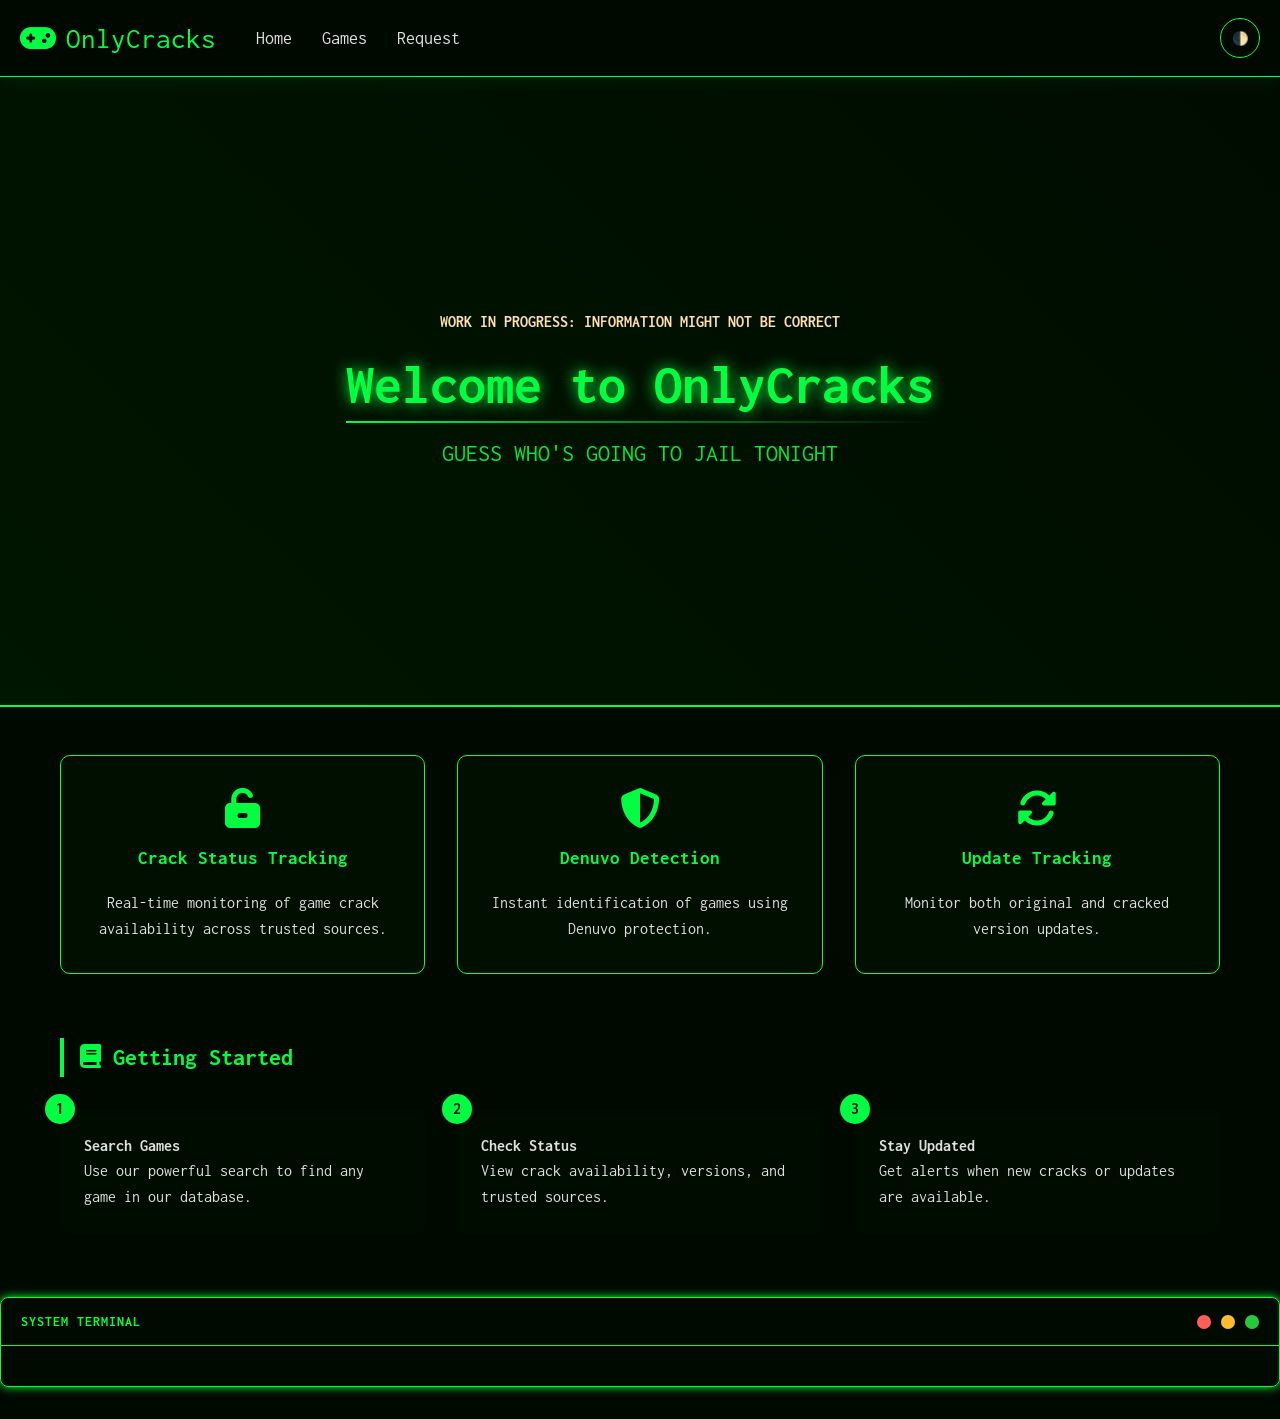
==== commit f6fcacf8: "added NSFW games section" ====
--- a/index.html
+++ b/index.html
@@ -102,6 +102,7 @@
                         <button class="filter-btn" data-filter="uncracked"><i class="fas fa-lock"></i> UNCRACKED</button>
                         <button class="filter-btn" data-filter="denuvo"><i class="fas fa-shield-alt"></i> DENUVO</button>
                         <button class="filter-btn" data-filter="repack"><i class="fas fa-archive"></i> REPACKS</button>
+                        <button class="filter-btn" data-filter="nsfw"><i class="fas fa-low-vision"></i> NSFW</button>
                     </div>
                     <select id="sort" class="sort-select">
                         <option value="name">A-Z</option>
--- a/style.css
+++ b/style.css
@@ -8,6 +8,7 @@
     --uncracked: #ff3333;
     --denuvo: #ffcc00;
     --repack: #00a8ff;
+    --nsfw: #ff4081;
     --modal-bg: rgba(0, 10, 0, 0.95);
     --neon-glow: 0 0 10px var(--matrix-green);
     --anticipated: #9c27b0;
@@ -41,6 +42,7 @@
     --cracked: #9c27b0;
     --denuvo: #ff9800;
     --repack: #673ab7;
+    --nsfw: #ff4081;
     --modal-bg: rgba(26, 5, 31, 0.95);
     --neon-glow: 0 0 10px #9c27b0;
     scrollbar-width: thin;
@@ -376,8 +378,8 @@
     background: var(--repack);
 }
 
-.filter-btn[data-filter="anticipated"].active {
-    background: var(--anticipated);
+.filter-btn[data-filter="nsfw"].active {
+    background: var(--nsfw);
 }
 
 .sort-controls {
@@ -529,6 +531,34 @@
     align-items: center;
     gap: 0.5rem;
     backdrop-filter: blur(2px);
+}
+.denuvo-badge {
+    background: rgba(255, 204, 0, 0.15);
+    color: var(--denuvo);
+    border: 1px solid var(--denuvo);
+    padding: 0.5rem 1rem;
+    border-radius: 20px;
+    font-size: 0.9rem;
+    font-weight: bold;
+    text-transform: uppercase;
+    letter-spacing: 1px;
+    display: flex;
+    align-items: center;
+    gap: 0.5rem;
+}
+.nsfw-badge {
+    background: rgba(255, 64, 129, 0.15);
+    color: var(--nsfw);
+    border: 1px solid var(--nsfw);
+    padding: 0.5rem 1rem;
+    border-radius: 20px;
+    font-size: 0.9rem;
+    font-weight: bold;
+    text-transform: uppercase;
+    letter-spacing: 1px;
+    display: flex;
+    align-items: center;
+    gap: 0.5rem;
 }
 
 /* ========== GAME DETAILS ========== */
@@ -1252,6 +1282,7 @@
 /* ========== RESPONSIVE ========== */
 .status-badge,
 .denuvo-badge,
+.nsfw-badge
 .repack-badge {
     transition: all 0.3s ease;
     box-shadow: 0 0 8px rgba(0, 255, 65, 0.1);
@@ -1259,6 +1290,7 @@
 
 .status-badge:hover,
 .denuvo-badge:hover,
+.nsfw-badge:hover,
 .repack-badge:hover {
     transform: translateY(-2px);
     box-shadow: 0 0 12px rgba(0, 255, 65, 0.2);
@@ -1267,6 +1299,7 @@
 /* Icon alignment */
 .repack-badge i,
 .denuvo-badge i,
+.nsfw-badge i,
 .status-badge i {
     font-size: 0.8em;
     filter: drop-shadow(0 0 2px currentColor);
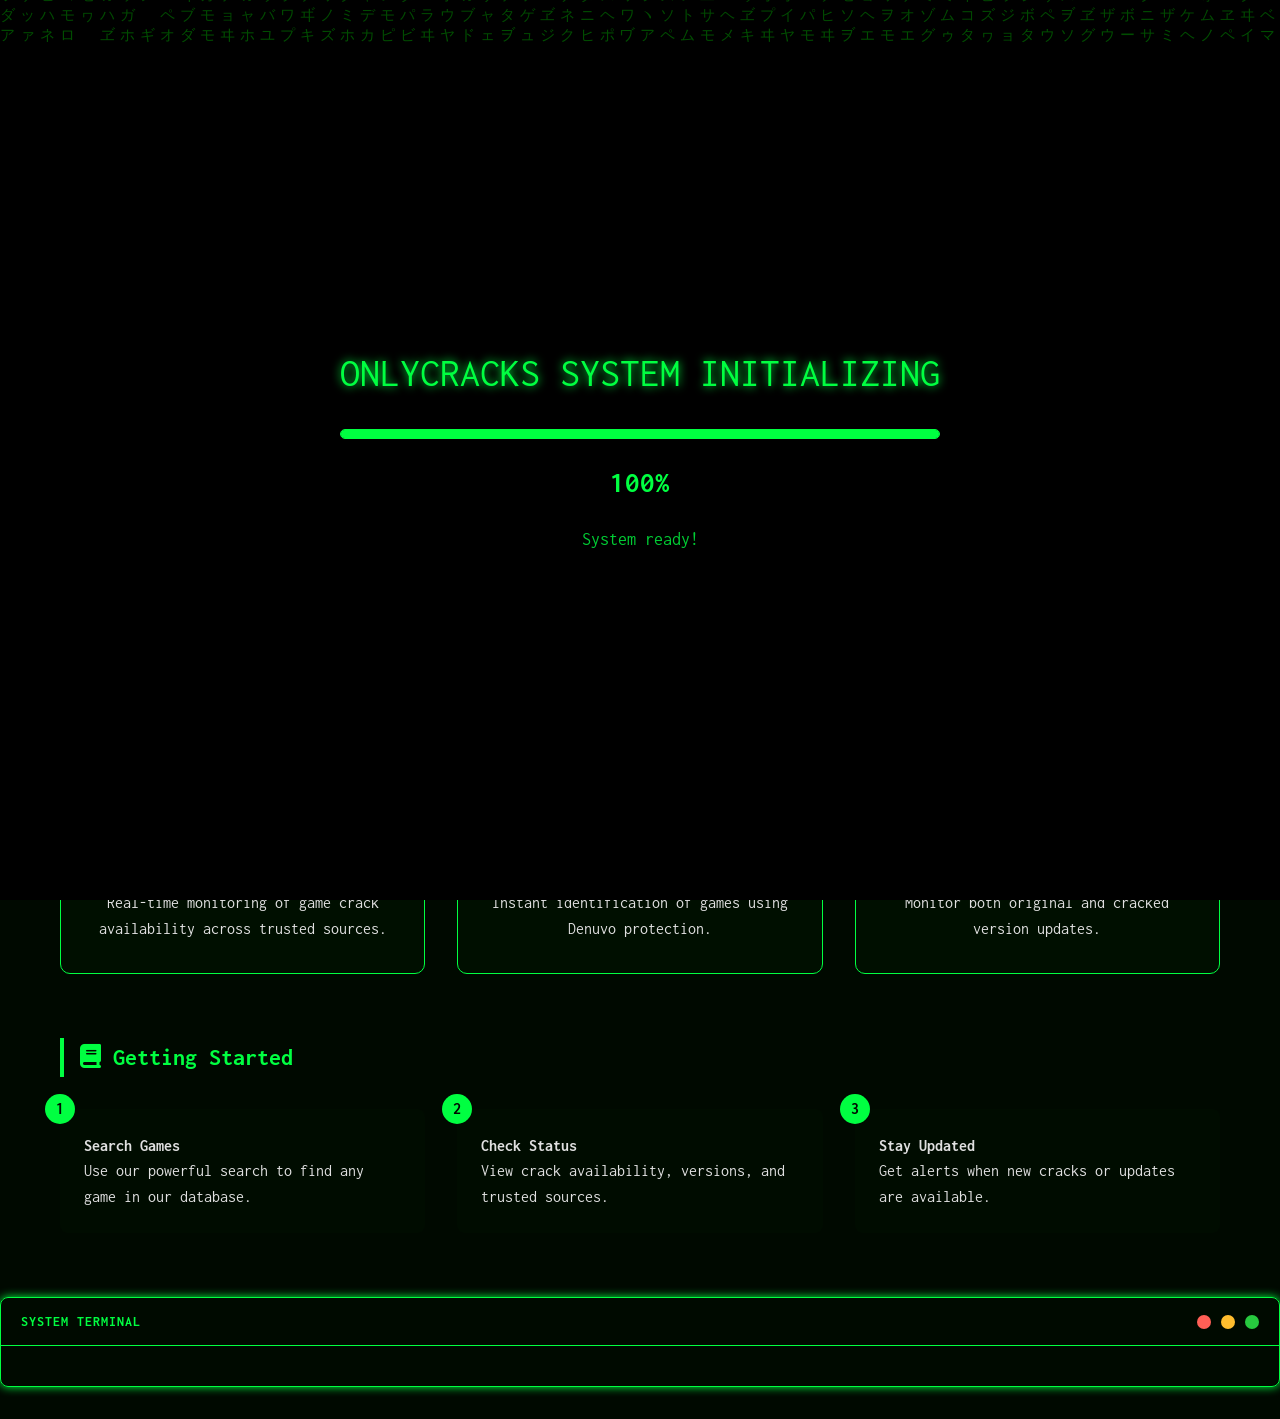
==== commit a01cada8: "added online-fix" ====
--- a/index.html
+++ b/index.html
@@ -102,6 +102,7 @@
                         <button class="filter-btn" data-filter="uncracked"><i class="fas fa-lock"></i> UNCRACKED</button>
                         <button class="filter-btn" data-filter="denuvo"><i class="fas fa-shield-alt"></i> DENUVO</button>
                         <button class="filter-btn" data-filter="repack"><i class="fas fa-archive"></i> REPACKS</button>
+                        <button class="filter-btn" data-filter="online"><i class="fas fa-wifi"></i> ONLINE</button>
                         <button class="filter-btn" data-filter="nsfw"><i class="fas fa-low-vision"></i> NSFW</button>
                     </div>
                     <select id="sort" class="sort-select">
--- a/style.css
+++ b/style.css
@@ -8,7 +8,8 @@
     --uncracked: #ff3333;
     --denuvo: #ffcc00;
     --repack: #00a8ff;
-    --nsfw: #ff4081;
+    --online: rgba(7,114,185,255);
+    --nsfw: #ff0055;
     --modal-bg: rgba(0, 10, 0, 0.95);
     --neon-glow: 0 0 10px var(--matrix-green);
     --anticipated: #9c27b0;
@@ -42,6 +43,7 @@
     --cracked: #9c27b0;
     --denuvo: #ff9800;
     --repack: #673ab7;
+    --online: rgba(7,114,185,255);
     --nsfw: #ff4081;
     --modal-bg: rgba(26, 5, 31, 0.95);
     --neon-glow: 0 0 10px #9c27b0;
@@ -377,6 +379,9 @@
 .filter-btn[data-filter="repack"].active {
     background: var(--repack);
 }
+.filter-btn[data-filter="online"].active {
+    background: var(--online);
+}
 
 .filter-btn[data-filter="nsfw"].active {
     background: var(--nsfw);
@@ -536,6 +541,20 @@
     background: rgba(255, 204, 0, 0.15);
     color: var(--denuvo);
     border: 1px solid var(--denuvo);
+    padding: 0.5rem 1rem;
+    border-radius: 20px;
+    font-size: 0.9rem;
+    font-weight: bold;
+    text-transform: uppercase;
+    letter-spacing: 1px;
+    display: flex;
+    align-items: center;
+    gap: 0.5rem;
+}
+.online-badge {
+    background: rgba(7, 114, 185, 0.15);
+    color: var(--online);
+    border: 1px solid var(--online);
     padding: 0.5rem 1rem;
     border-radius: 20px;
     font-size: 0.9rem;
@@ -1282,6 +1301,7 @@
 /* ========== RESPONSIVE ========== */
 .status-badge,
 .denuvo-badge,
+.online-badge,
 .nsfw-badge
 .repack-badge {
     transition: all 0.3s ease;
@@ -1290,6 +1310,7 @@
 
 .status-badge:hover,
 .denuvo-badge:hover,
+.online-badge:hover,
 .nsfw-badge:hover,
 .repack-badge:hover {
     transform: translateY(-2px);
@@ -1299,6 +1320,7 @@
 /* Icon alignment */
 .repack-badge i,
 .denuvo-badge i,
+.online-badge i,
 .nsfw-badge i,
 .status-badge i {
     font-size: 0.8em;
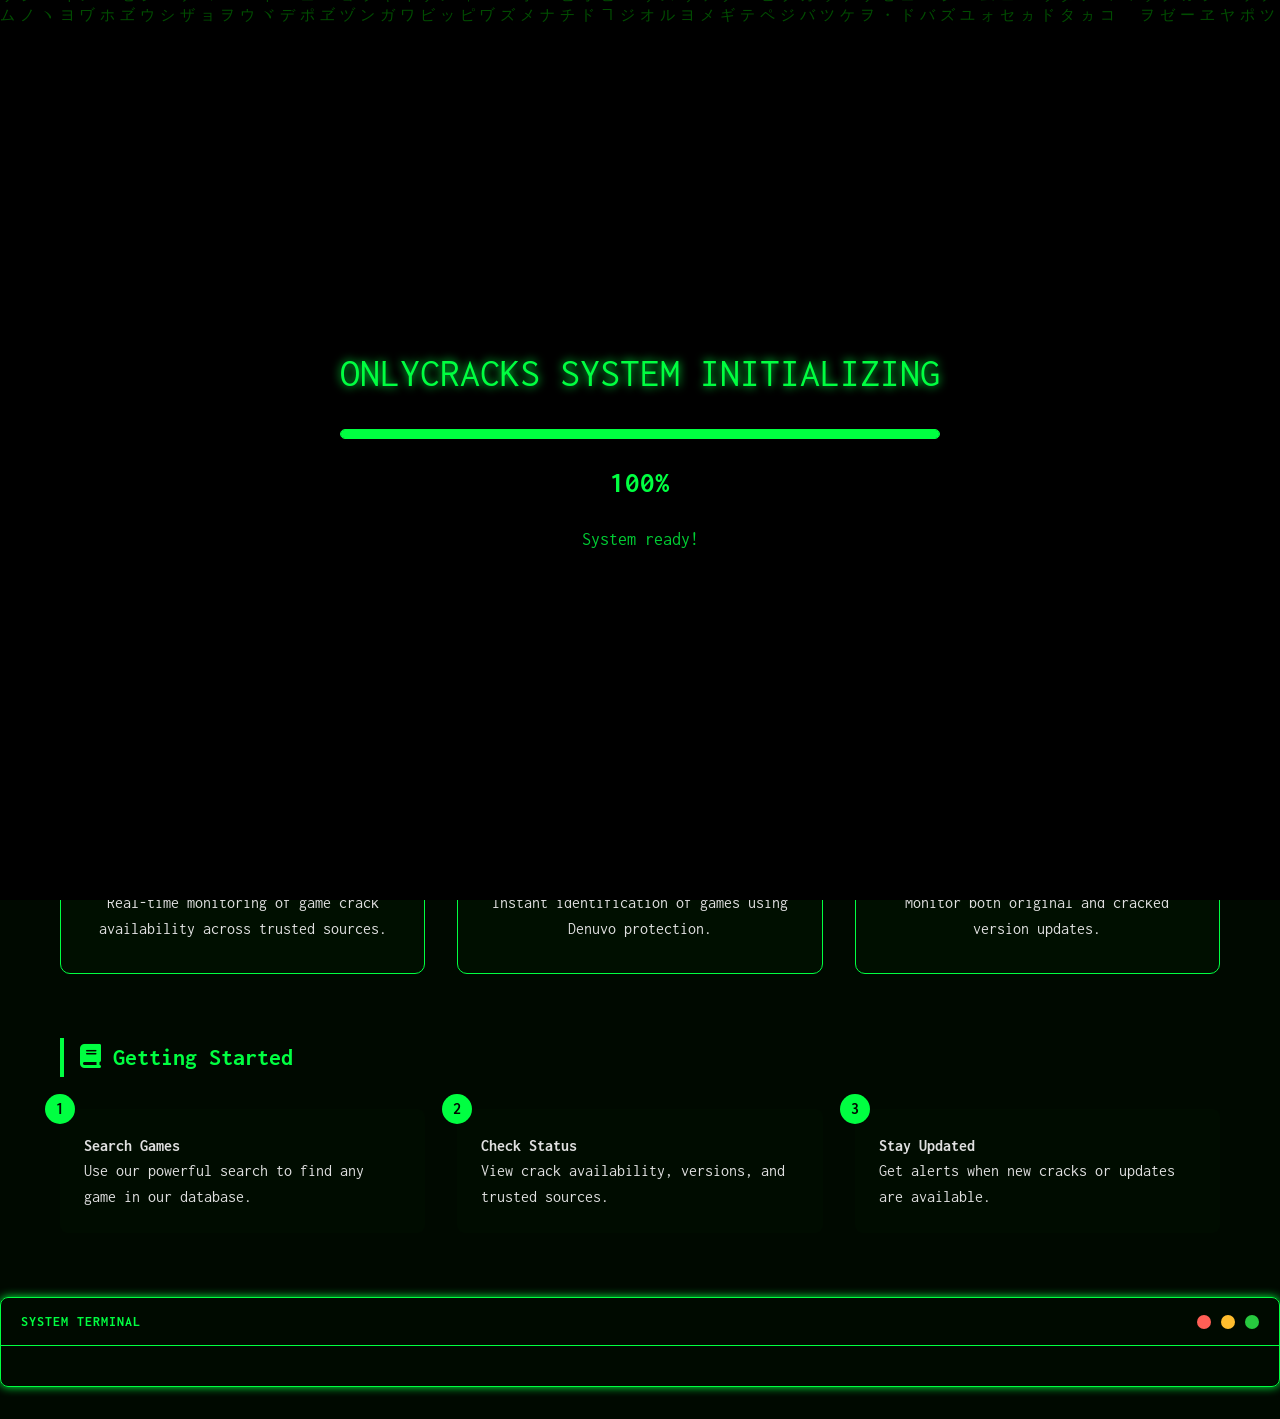
==== commit 967b2f39: "all games updated" ====
--- a/index.html
+++ b/index.html
@@ -42,7 +42,7 @@
         <section id="home-page" class="page active">
             <div class="hero">
                 <div class="hero-content">
-                    <h4 style="color: navajowhite; font-weight: bold;">WORK IN PROGRESS: INFORMATION MIGHT NOT BE CORRECT</h4>
+                    <h4 style="color: navajowhite; font-weight: bold;">WORK IN PROGRESS</h4>
                     <h1 class="neon-title">Welcome to OnlyCracks</h1>
                     <p class="hero-subtitle">Your Ultimate Game Tracking Solution</p>
                 </div>
@@ -100,8 +100,6 @@
                         <button class="filter-btn active" data-filter="all"><i class="fas fa-gamepad"></i> ALL</button>
                         <button class="filter-btn" data-filter="cracked"><i class="fas fa-unlock"></i> CRACKED</button>
                         <button class="filter-btn" data-filter="uncracked"><i class="fas fa-lock"></i> UNCRACKED</button>
-                        <button class="filter-btn" data-filter="denuvo"><i class="fas fa-shield-alt"></i> DENUVO</button>
-                        <button class="filter-btn" data-filter="repack"><i class="fas fa-archive"></i> REPACKS</button>
                         <button class="filter-btn" data-filter="online"><i class="fas fa-wifi"></i> ONLINE</button>
                         <button class="filter-btn" data-filter="nsfw"><i class="fas fa-low-vision"></i> NSFW</button>
                     </div>
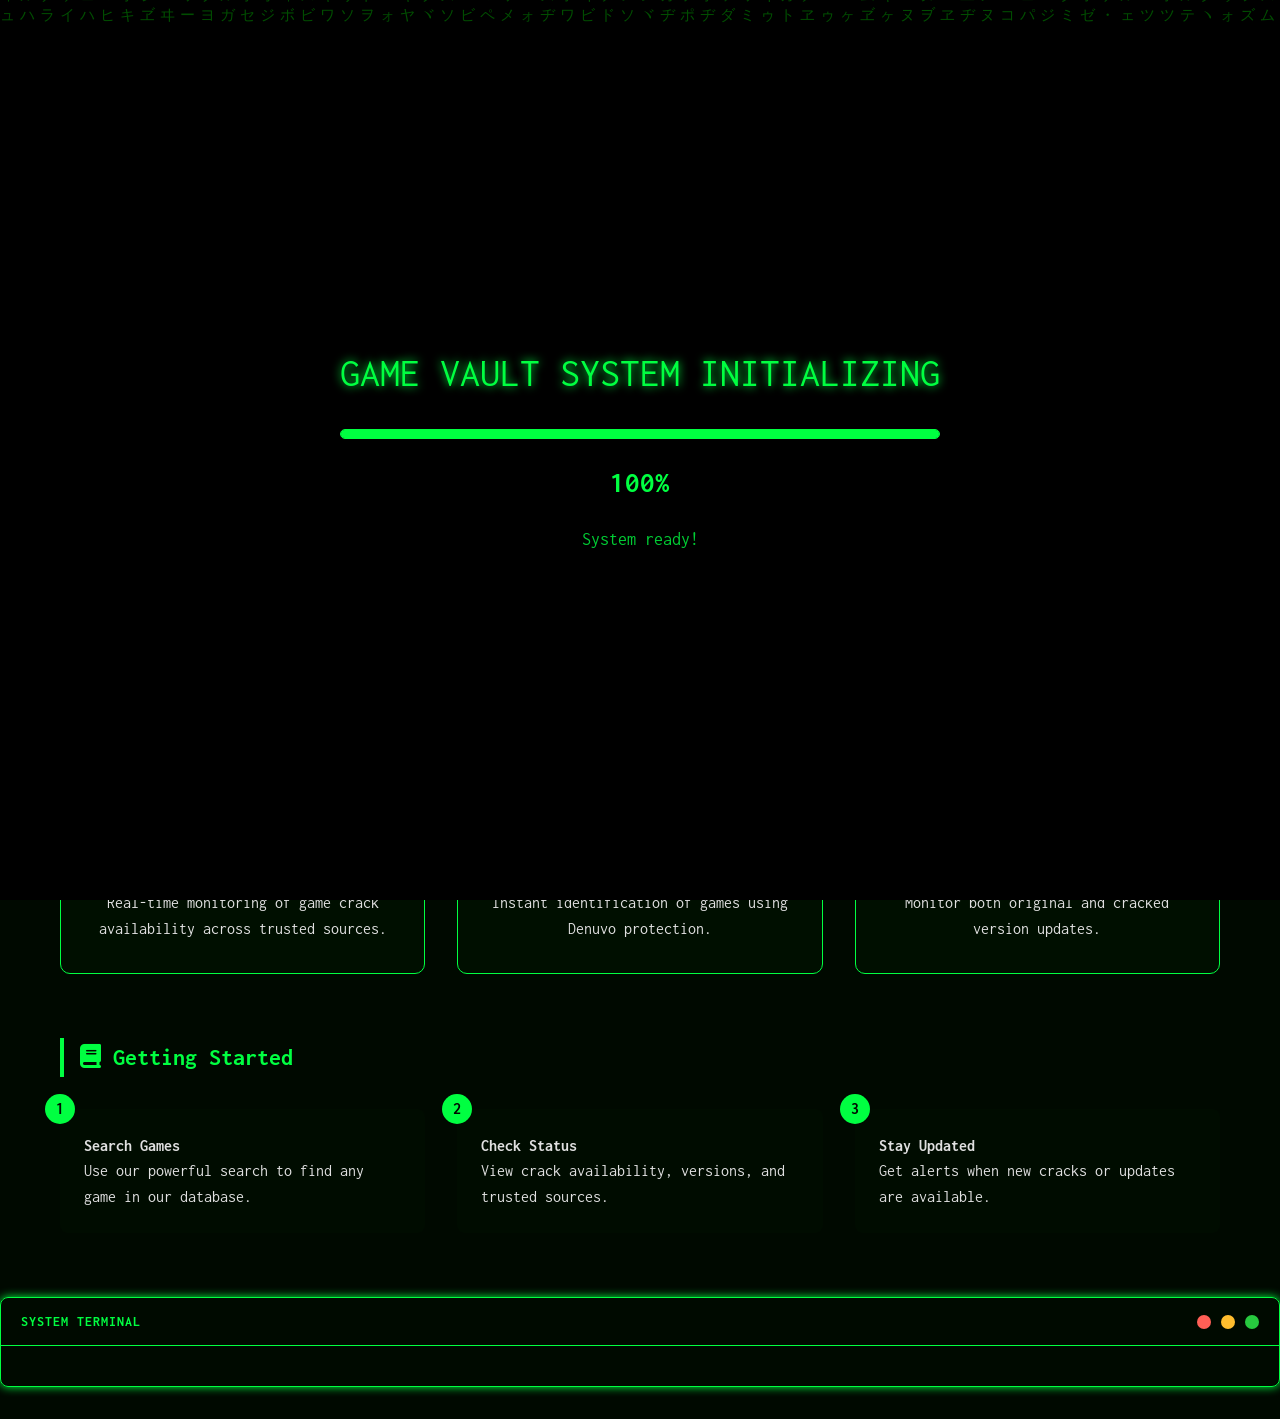
==== commit 421362b9: "fianl edits" ====
--- a/index.html
+++ b/index.html
@@ -3,18 +3,18 @@
 <head>
     <meta charset="UTF-8">
     <meta name="viewport" content="width=device-width, initial-scale=1.0">
-    <title>OnlyCracks</title>
+    <title>GameVault</title>
     <link rel="stylesheet" href="style.css">
     <link rel="stylesheet" href="matrix-rain.css">
     <link href="https://fonts.googleapis.com/css2?family=Inconsolata:wght@400;700&display=swap" rel="stylesheet">
     <link rel="stylesheet" href="https://cdnjs.cloudflare.com/ajax/libs/font-awesome/6.4.0/css/all.min.css">
-    <link rel="icon" href="data:image/svg+xml,<svg xmlns=%22http://www.w3.org/2000/svg%22 viewBox=%220 0 100 100%22><text y=%22.9em%22 font-size=%2290%22>🎮</text></svg>">
+    <link rel="icon" href="data:image/svg+xml,<svg xmlns=%22http://www.w3.org/2000/svg%22 viewBox=%220 0 640 512%22><path fill='%23198754' d='M192 64C86 64 0 150 0 256S86 448 192 448H448c106 0 192-86 192-192s-86-192-192-192H192zM496 248c-14.2 0-25.6-11.4-25.6-25.6c0-14.2 11.4-25.6 25.6-25.6s25.6 11.4 25.6 25.6c0 14.2-11.4 25.6-25.6 25.6zm-48 56c-14.2 0-25.6-11.4-25.6-25.6c0-14.2 11.4-25.6 25.6-25.6s25.6 11.4 25.6 25.6c0 14.2-11.4 25.6-25.6 25.6zM192 192c14.2 0 25.6 11.4 25.6 25.6S206.2 243.2 192 243.2s-25.6-11.4-25.6-25.6s11.4-25.6 25.6-25.6zm128-32v32h32v64h-32v32h-64v-32h-32v-64h32v-32h64z'/></svg>">
 </head>
 <body>
     <div id="matrix-loader">
         <canvas id="matrix-canvas"></canvas>
         <div class="loader-content">
-            <div class="matrix-text glitch" data-text="CRACKHUB SYSTEM INITIALIZING">ONLYCRACKS SYSTEM INITIALIZING</div>
+            <div class="matrix-text glitch" data-text="GAMEVAULT SYSTEM INITIALIZING">GAME VAULT SYSTEM INITIALIZING</div>
             <div class="progress-container">
                 <div class="progress-bar" id="load-progress"></div>
             </div>
@@ -26,7 +26,7 @@
     <header>
         <nav>
             <a href="#home" class="logo" id="home-link">
-                <i class="fas fa-gamepad"></i> OnlyCracks
+                <i class="fas fa-gamepad ms-1"></i> GameVault
             </a>
             <div class="nav-links">
                 <a href="index.html" class="nav-item">Home</a>
@@ -43,7 +43,7 @@
             <div class="hero">
                 <div class="hero-content">
                     <h4 style="color: navajowhite; font-weight: bold;">WORK IN PROGRESS</h4>
-                    <h1 class="neon-title">Welcome to OnlyCracks</h1>
+                    <h1 class="neon-title">Welcome to GameVault</h1>
                     <p class="hero-subtitle">Your Ultimate Game Tracking Solution</p>
                 </div>
             </div>
@@ -101,7 +101,7 @@
                         <button class="filter-btn" data-filter="cracked"><i class="fas fa-unlock"></i> CRACKED</button>
                         <button class="filter-btn" data-filter="uncracked"><i class="fas fa-lock"></i> UNCRACKED</button>
                         <button class="filter-btn" data-filter="online"><i class="fas fa-wifi"></i> ONLINE</button>
-                        <button class="filter-btn" data-filter="nsfw"><i class="fas fa-low-vision"></i> NSFW</button>
+                        <!-- <button class="filter-btn" data-filter="nsfw"><i class="fas fa-low-vision"></i> NSFW</button> -->
                     </div>
                     <select id="sort" class="sort-select">
                         <option value="name">A-Z</option>
--- a/style.css
+++ b/style.css
@@ -1216,88 +1216,6 @@
 }
 
 
-.update-guide {
-    background: rgba(0, 30, 0, 0.3);
-    border: 1px solid var(--matrix-green);
-    border-radius: 8px;
-    padding: 2rem;
-    margin-top: 2rem;
-    position: relative;
-}
-
-.update-step {
-    padding: 1.5rem;
-    margin: 1.5rem 0;
-    background: rgba(0, 20, 0, 0.2);
-    border-radius: 6px;
-    border-left: 3px solid var(--matrix-green);
-}
-
-.update-step:last-child {
-    margin-bottom: 0;
-    padding-bottom: 0;
-    border-bottom: none;
-}
-
-.update-step h4 {
-    color: var(--matrix-green);
-    margin: 0 0 1rem;
-    display: flex;
-    align-items: center;
-    gap: 0.8rem;
-}
-
-.update-step p {
-    margin-bottom: 10px;
-    line-height: 1.6;
-}
-
-.update-step code {
-    background: rgba(0, 0, 0, 0.3);
-    padding: 4px 8px;
-    border-radius: 4px;
-    font-family: 'Inconsolata', monospace;
-    display: inline-block;
-    margin: 5px 0;
-    font-size: 0.9rem;
-    color: var(--matrix-green);
-    border: 1px solid var(--matrix-green);
-}
-
-/* ========== WATCHLIST MODAL ========== */
-#watchlist-modal .modal-content {
-    max-width: 600px;
-}
-
-.watchlist-header {
-    display: flex;
-    justify-content: space-between;
-    align-items: center;
-    margin-bottom: 20px;
-}
-
-.watchlist-clear {
-    background: rgba(255, 0, 0, 0.2);
-    border: 1px solid var(--uncracked);
-    color: var(--uncracked);
-    padding: 6px 12px;
-    border-radius: 4px;
-    cursor: pointer;
-    font-size: 0.8rem;
-    transition: all 0.2s;
-}
-
-.watchlist-clear:hover {
-    background: rgba(255, 0, 0, 0.3);
-}
-
-.watchlist-empty {
-    text-align: center;
-    padding: 40px;
-    color: var(--matrix-green);
-    font-size: 1.1rem;
-}
-
 /* ========== RESPONSIVE ========== */
 .status-badge,
 .denuvo-badge,
@@ -1903,3 +1821,56 @@
     width: 100% !important;
     background: transparent !important;
 }
+
+
+/* Tutorial Section Styles */
+.tutorial-content {
+    background: rgba(0, 0, 0, 0.3);
+    border-left: 2px solid var(--accent-color);
+    padding: 15px;
+    margin-top: 10px;
+    border-radius: 0 5px 5px 0;
+}
+.tutorial-link {
+    color: #00ff0d !important;
+    text-decoration: underline;
+    transition: color 0.2s;
+}
+.tutorial-link:hover {
+    color: var(--matrix-green);
+}
+
+.tutorial-steps {
+    padding-left: 20px;
+    margin: 10px 0;
+}
+
+.tutorial-steps li {
+    margin-bottom: 8px;
+    position: relative;
+}
+
+.tutorial-steps li::before {
+    content: '→';
+    position: absolute;
+    left: -20px;
+    color: var(--accent-color);
+}
+
+.neon-btn {
+    display: inline-block;
+    padding: 8px 15px;
+    background: rgba(0, 0, 0, 0.3);
+    color: var(--text-color);
+    border: 1px solid var(--accent-color);
+    border-radius: 4px;
+    text-decoration: none;
+    margin-top: 10px;
+    transition: all 0.3s ease;
+}
+
+.neon-btn:hover {
+    background: var(--accent-color);
+    color: #000;
+    box-shadow: 0 0 10px var(--accent-glow);
+}
